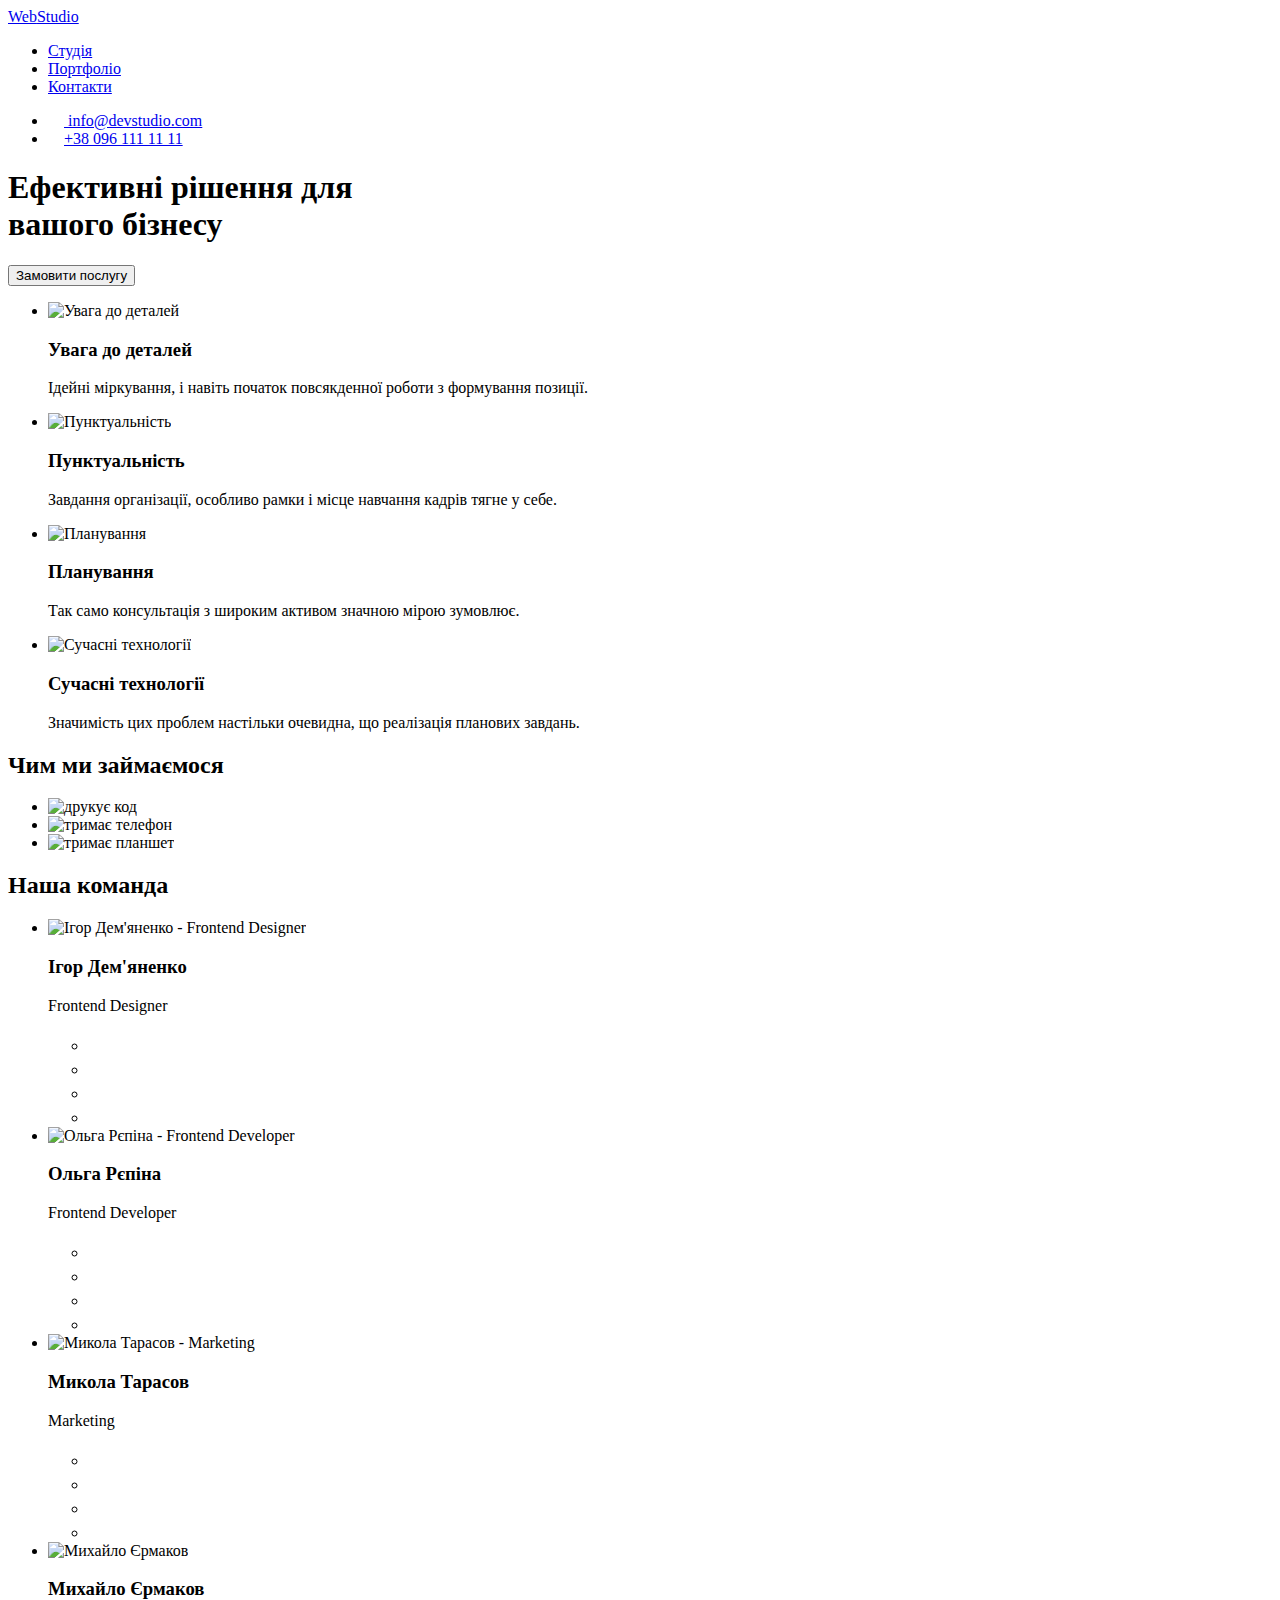
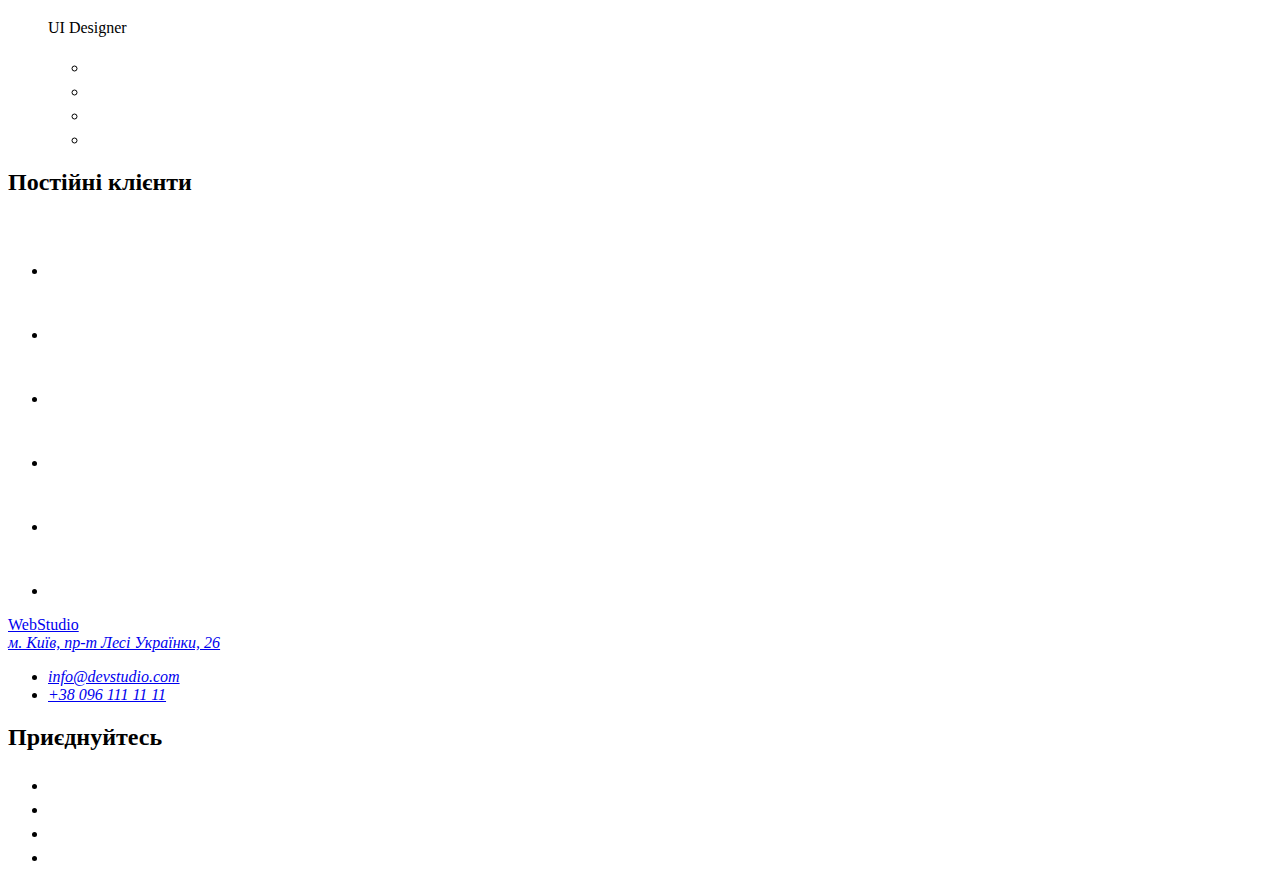
==== index.html @ 5db5b851 "Add files via upload" ====
<!DOCTYPE html>
<html lang="ru">
<head>
    <meta charset="UTF-8">
    <meta http-equiv="X-UA-Compatible" content="IE=edge">
    <meta name="viewport" content="width=device-width, initial-scale=1.0">
    <title>Студія</title>
<link href="https://fonts.googleapis.com/css2?family=Raleway:wght@700&family=Roboto:wght@400;500;700;900&display=swap"
    rel="stylesheet">
    <link rel="stylesheet" href="./css/modern-normalize.css">
    <link href="css/styles.css" rel="stylesheet" type="text/css">
</head>
<body>
    <!--Шапка сайту-->
   

    <header class="page-header">
        <div class="container header-block">
        <a class="logo-link" href="./index.html">Web<span class="logo-header">Studio</span></a>
        <nav>     
        <ul class="site-nav list">
            <li><a class="link current" href="./index.html">Студія</a></li>
            <li><a class="link" href="./portfolio.html">Портфоліо</a></li>
            <li><a class="link" href="#contacts">Контакти</a></li>
         </ul>
        </nav>
        <ul class="contact list">
        <li class="item">
        <a class="link mail" href="mailto:info@devstudio.com">
            <svg class="icon icon-mail" width="16" height="12">
                <use xlink:href="./images/sprite.svg#icon-mail"></use>
            </svg>
            info@devstudio.com</a>
        </li>
        <li class="item"><a class="link tel" href="tel:+380961111111">
            <svg class="icon icon-tel" width="16" height="12">
                <use xlink:href="./images/sprite.svg#icon-phone"></use>
            </svg>+38 096 111 11 11</a></li>
        </ul>
        </div>
        </header>
       

    
        
    <!--Доповідь сайту-->
    <main>
        <section class=" section hero">
            <div class="container">
            <h1 class="hero-title">Ефективні рішення для
                <br> вашого бізнесу
            </h1>
            <button class="button-order" type="button">Замовити послугу</button>
            </div>
        </section>

        <section class="section features-section">
            <div class="container">
                <h2 hidden class="section-title features-title">Особливості</h2>
                <ul class="features list">
                    <li class="item">
                        <img class="pages" src="./images/antenna1.svg" alt="Увага до деталей">
                        <h3 class="title">Увага до деталей</h3>
                        <p class="text">
                            Ідейні міркування, i навіть початок повсякденної роботи з формування позиції.
                        </p>
                    </li>
                    <li class="item">
                        <img class="pages" src="./images/clock1.svg" alt="Пунктуальність">
                        <h3 class="title">Пунктуальність</h3>
                        <p class="text">
                            Завдання організації, особливо рамки і місце навчання кадрів тягне у себе.
                        </p>
                    </li>
                    <li class="item">
                        <img class="pages" src="./images/vector.svg" alt="Планування">
                        <h3 class="title">Планування</h3>
                        <p class="text">Так само консультація з широким активом значною мірою зумовлює.</p>
                    </li>
                    <li class="item">
                        <img class="pages" src="./images/astronaut1.svg" alt="Сучасні технології">
                        <h3 class="title">Сучасні технології</h3>
                        <p class="text">
                            Значимість цих проблем настільки очевидна, що реалізація планових завдань.
                        </p>
                    </li>
                </ul>
            </div>
        </section>
    <section class="section">
        <div class="container">
            <h2 class="section-title work-title">Чим ми займаємося</h2>
            <ul class="work list">
                <li class="item"><img src="./images/img.jpg" alt="друкує код" width="370"></li>
                <li class="item"><img src="./images/img(1).jpg" alt="тримає телефон" width="370"></li>
                <li class="item"><img src="./images/img(2).jpg" alt="тримає планшет" width="370"></li>
            </ul>
        </div>
    </section>

    <!--Примітка-->
        <section class="section team-background">
            <div class="container">
                <h2 class="section-title team-title">Наша команда</h2>
                <ul class="team list">
                    <li class="item">
                        <img class="image" src="./images/img(3).jpg" alt="Ігор Дем'яненко - Frontend Designer" width="270">
                        <div class="description">
                        <h3 class="description-title">Ігор Дем'яненко</h3>
                        <p class="desc">Frontend Designer</p>
                        </div>
                        <ul class="list socials">
                            <li>
                                <a class="team-social-link" target="_blank" rel="noopener noreferrer" href="#"><svg
                                        class="icon icon-instagram" width="20" height="20">
                                        <use xlink:href="./images/sprite.svg#icon-instagram1" width="20" height="20"></use>
                                    </svg></a>
                            </li>
                            <li>
                                <a class="team-social-link" target="_blank" rel="noopener noreferrer" href="#">
                                    <svg class="icon icon-twitter" width="20" height="20">
                                        <use xlink:href="./images/sprite.svg#icon-twitter1" width="20" height="20"></use>
                                    </svg></a>
                            </li>
                            <li>
                                <a class="team-social-link" target="_blank" rel="noopener noreferrer" href="#"><svg
                                        class="icon icon-facebook" width="20" height="20">
                                        <use xlink:href="./images/sprite.svg#icon-facebook1" width="20" height="20"></use>
                                    </svg>
                                </a>
                            </li>
                            <li>
                                <a class="team-social-link" target="_blank" rel="noopener noreferrer" href="#"><svg
                                        class="icon icon-linkedin" width="20" height="20">
                                        <use xlink:href="./images/sprite.svg#icon-linkedin1" width="20" height="20"></use>
                                    </svg>
                                </a>
                            </li>
                        </ul>
                    <li class="item">
                        <img class="image" src="./images/img(4).jpg" alt="Ольга Рєпіна - Frontend Developer"
                            width="270">
                            <div class="description">
                        <h3 class="description-title">Ольга Рєпіна</h3>
                        <p class="desc">Frontend Developer</p>
                        </div>
                        <ul class="list socials">
                            <li>
                                <a class="team-social-link" target="_blank" rel="noopener noreferrer" href="#"><svg
                                        class="icon icon-instagram" width="20" height="20">
                                        <use xlink:href="./images/sprite.svg#icon-instagram1" width="20" height="20"></use>
                                    </svg></a>
                            </li>
                            <li>
                                <a class="team-social-link" target="_blank" rel="noopener noreferrer" href="#">
                                    <svg class="icon icon-twitter" width="20" height="20">
                                        <use xlink:href="./images/sprite.svg#icon-twitter1" width="20" height="20"></use>
                                    </svg></a>
                            </li>
                            <li>
                                <a class="team-social-link" target="_blank" rel="noopener noreferrer" href="#"><svg
                                        class="icon icon-facebook" width="20" height="20">
                                        <use xlink:href="./images/sprite.svg#icon-facebook1" width="20" height="20"></use>
                                    </svg>
                                </a>
                            </li>
                            <li>
                                <a class="team-social-link" target="_blank" rel="noopener noreferrer" href="#"><svg
                                        class="icon icon-linkedin" width="20" height="20">
                                        <use xlink:href="./images/sprite.svg#icon-linkedin1" width="20" height="20"></use>
                                    </svg>
                                </a>
                            </li>
                        </ul>
                    </li>
                    <li class="item">
                        
                        <img class="image" src="./images/img(5).jpg" alt="Микола Тарасов - Marketing" width="270">
                        <div class="description">
                        <h3 class=" description-title">Микола Тарасов</h3>
                        <p class="desc">Marketing</p>
                        </div>
                        <ul class="list socials">
                            <li>
                                <a class="team-social-link" target="_blank" rel="noopener noreferrer" href="#"><svg
                                        class="icon icon-instagram" width="20" height="20">
                                        <use xlink:href="./images/sprite.svg#icon-instagram1" width="20" height="20"></use>
                                    </svg></a>
                            </li>
                            <li>
                                <a class="team-social-link" target="_blank" rel="noopener noreferrer" href="#">
                                    <svg class="icon icon-twitter" width="20" height="20">
                                        <use xlink:href="./images/sprite.svg#icon-twitter1" width="20" height="20"></use>
                                    </svg></a>
                            </li>
                            <li>
                                <a class="team-social-link" target="_blank" rel="noopener noreferrer" href="#"><svg
                                        class="icon icon-facebook" width="20" height="20">
                                        <use xlink:href="./images/sprite.svg#icon-facebook1" width="20" height="20"></use>
                                    </svg>
                                </a>
                            </li>
                            <li>
                                <a class="team-social-link" target="_blank" rel="noopener noreferrer" href="#"><svg
                                        class="icon icon-linkedin" width="20" height="20">
                                        <use xlink:href="./images/sprite.svg#icon-linkedin1" width="20" height="20"></use>
                                    </svg>
                                </a>
                            </li>
                            </ul>
                            </li>
                    <li class="item">
                        <img class="image" src="./images/img(6).jpg" alt="Михайло Єрмаков" width="270">
                        <div class="description">
                        <h3 class="description-title">Михайло Єрмаков</h3>
                        <p class="desc">UI Designer</p>
                        </div>
                        <ul class="list socials">
                            <li>
                                <a class="team-social-link" target="_blank" rel="noopener noreferrer" href="#"><svg
                                        class="icon icon-instagram" width="20" height="20">
                                        <use xlink:href="./images/sprite.svg#icon-instagram1" width="20" height="20"></use>
                                    </svg></a>
                            </li>
                            <li>
                                <a class="team-social-link" target="_blank" rel="noopener noreferrer" href="#">
                                    <svg class="icon icon-twitter" width="20" height="20">
                                        <use xlink:href="./images/sprite.svg#icon-twitter1" width="20" height="20"></use>
                                    </svg></a>
                            </li>
                            <li>
                                <a class="team-social-link" target="_blank" rel="noopener noreferrer" href="#"><svg
                                        class="icon icon-facebook" width="20" height="20">
                                        <use xlink:href="./images/sprite.svg#icon-facebook1" width="20" height="20"></use>
                                    </svg>
                                </a>
                            </li>
                            <li>
                                <a class="team-social-link" target="_blank" rel="noopener noreferrer" href="#"><svg
                                        class="icon icon-linkedin" width="20" height="20">
                                        <use xlink:href="./images/sprite.svg#icon-linkedin1" width="20" height="20"></use>
                                    </svg>
                                </a>
                            </li>
                        </ul>  
                    </li>
                </ul>
            </div>
                         
        </section>
    <section class="section">
        <div class="container">
            <h2 class="section-title customers">Постійні клієнти</h2>
            <ul class="customers-list list">
                <li>
                    <a href="#" class="customers-link" target="_blank" rel="noopener noreferrer">
                        <svg
                            class="icon icon-client1" width="106" height="60">
                            <use xlink:href="./images/sprite.svg#icon-client1"></use>
                        </svg></a>
                </li>
                <li>
                    <a href="#" class="customers-link" target="_blank" rel="noopener noreferrer"><svg
                            class="icon icon-client2" width="106" height="60">
                            <use xlink:href="./images/sprite.svg#icon-client2"></use>
                        </svg></a>
                </li>
                <li>
                    <a href="#" class="customers-link" target="_blank" rel="noopener noreferrer"><svg
                            class="icon icon-client3" width="106" height="60">
                            <use xlink:href="./images/sprite.svg#icon-client3"></use>
                        </svg></a>
                </li>
                <li>
                    <a href="#" class="customers-link" target="_blank" rel="noopener noreferrer" href="#"><svg
                            class="icon icon-client4" width="106" height="60">
                            <use xlink:href="./images/sprite.svg#icon-client4"></use>
                        </svg></a>
                </li>
                <li>
                    <a href="#" class="customers-link" target="_blank" rel="noopener noreferrer" href="#"><svg
                            class="icon icon-client5" width="106" height="60">
                            <use xlink:href="./images/sprite.svg#icon-client5"></use>
                        </svg></a>
                </li>
                <li>
                    <a href="#" class="customers-link" target="_blank" rel="noopener noreferrer" href="#"><svg
                            class="icon icon-client6" width="106" height="60">
                            <use xlink:href="./images/sprite.svg#icon-client6"></use>
                        </svg></a>
                </li>
            </ul>
        </div>
    </section>
    </main>

   <!--Footer-->
    
<footer class="footer">
    <div class="container">
        <div id="contacts">
            <a class="logo" href="/">Web<span class="logo-part">Studio</span></a>
            <address class="addres">
                <a class="addres-link"
                    href="https://www.google.com/maps/place/%D0%B1%D1%83%D0%BB%D1%8C%D0%B2%D0%B0%D1%80+%D0%9B%D0%B5%D1%81%D1%96+%D0%A3%D0%BA%D1%80%D0%B0%D1%97%D0%BD%D0%BA%D0%B8,+26,+%D0%9A%D0%B8%D1%97%D0%B2,+02000/@50.427058,30.5351338,18.25z/data=!4m5!3m4!1s0x40d4cf0e033ecbe9:0x57a4dffefec77da0!8m2!3d50.4265807!4d30.5383858"
                    target="_blank" rel="noopener noreferrer">м. Київ, пр-т Лесі Українки, 26</a>
                <!-- Контакти -->
                <ul class="contact-footer list-tel">
                    <li class="item list">
                        <a class="link list" target="_blank" rel="noopener noreferrer"
                            href="mailto:info@devstudio.com">info@devstudio.com</a>
                    </li>
                    <li class="item list"><a class="link list" href="tel:+380961111111">+38 096 111 11 11</a></li>
                </ul>
            </address>
        </div>
        <div class="social">
            <h2 class="social-title">Приєднуйтесь</h2>
            <ul class="list socials">
                <li>
                    <a class="footer-social-link" target="_blank" rel="noopener noreferrer" href="#"><svg
                            class="icon icon-instagram" width="20" height="20">
                            <use xlink:href="./images/sprite.svg#icon-instagram1" width="20" height="20"></use>
                        </svg></a>
                </li>
                <li>
                    <a class="footer-social-link" target="_blank" rel="noopener noreferrer" href="#">
                        <svg class="icon icon-twitter" width="20" height="20">
                            <use xlink:href="./images/sprite.svg#icon-twitter1" width="20" height="20"></use>
                        </svg></a>
                </li>
                <li>
                    <a class="footer-social-link" target="_blank" rel="noopener noreferrer" href="#"><svg
                            class="icon icon-facebook" width="20" height="20">
                            <use xlink:href="./images/sprite.svg#icon-facebook1" width="20" height="20"></use>
                        </svg>
                    </a>
                </li>
                <li>
                    <a class="footer-social-link" target="_blank" rel="noopener noreferrer" href="#"><svg
                            class="icon icon-linkedin" width="20" height="20">
                            <use xlink:href="./images/sprite.svg#icon-linkedin1" width="20" height="20"></use>
                        </svg>
                    </a>
                </li>
            </ul>
        </div>
    </div>
</footer>
</body>

</html>
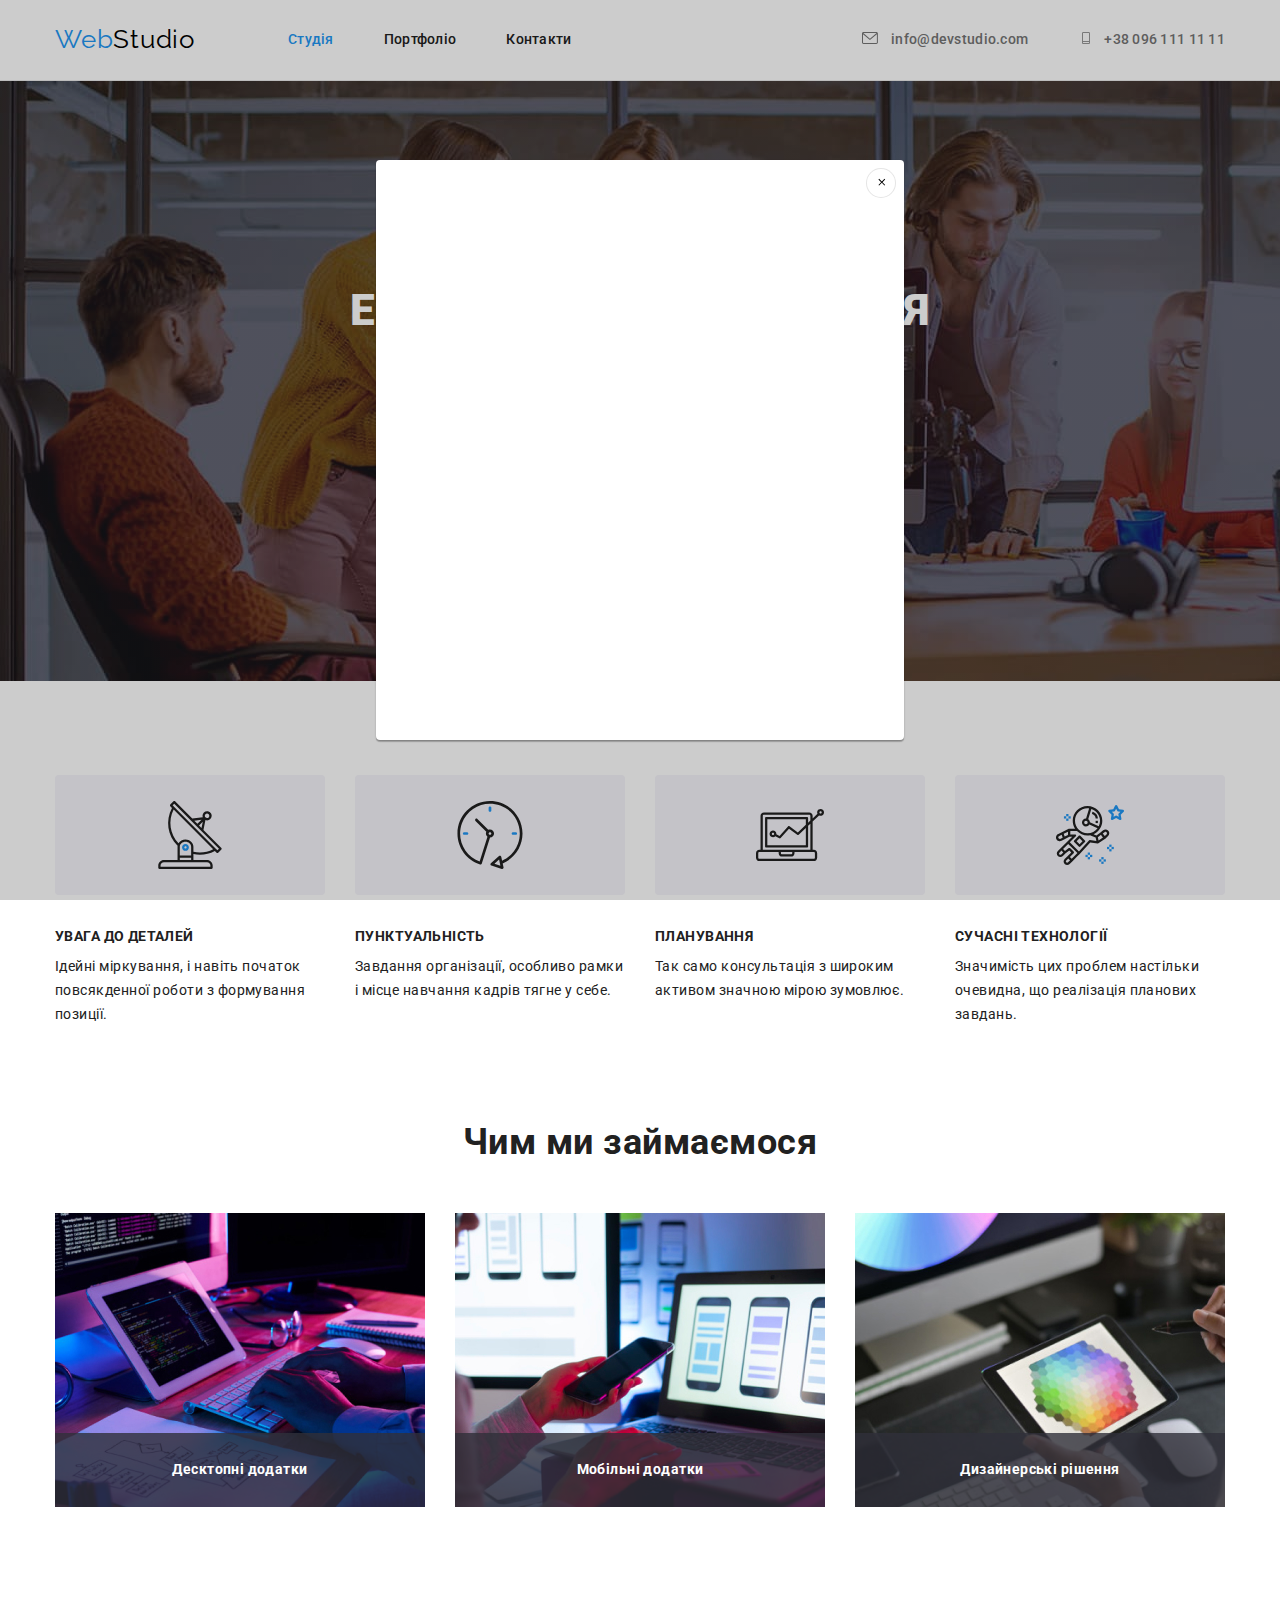
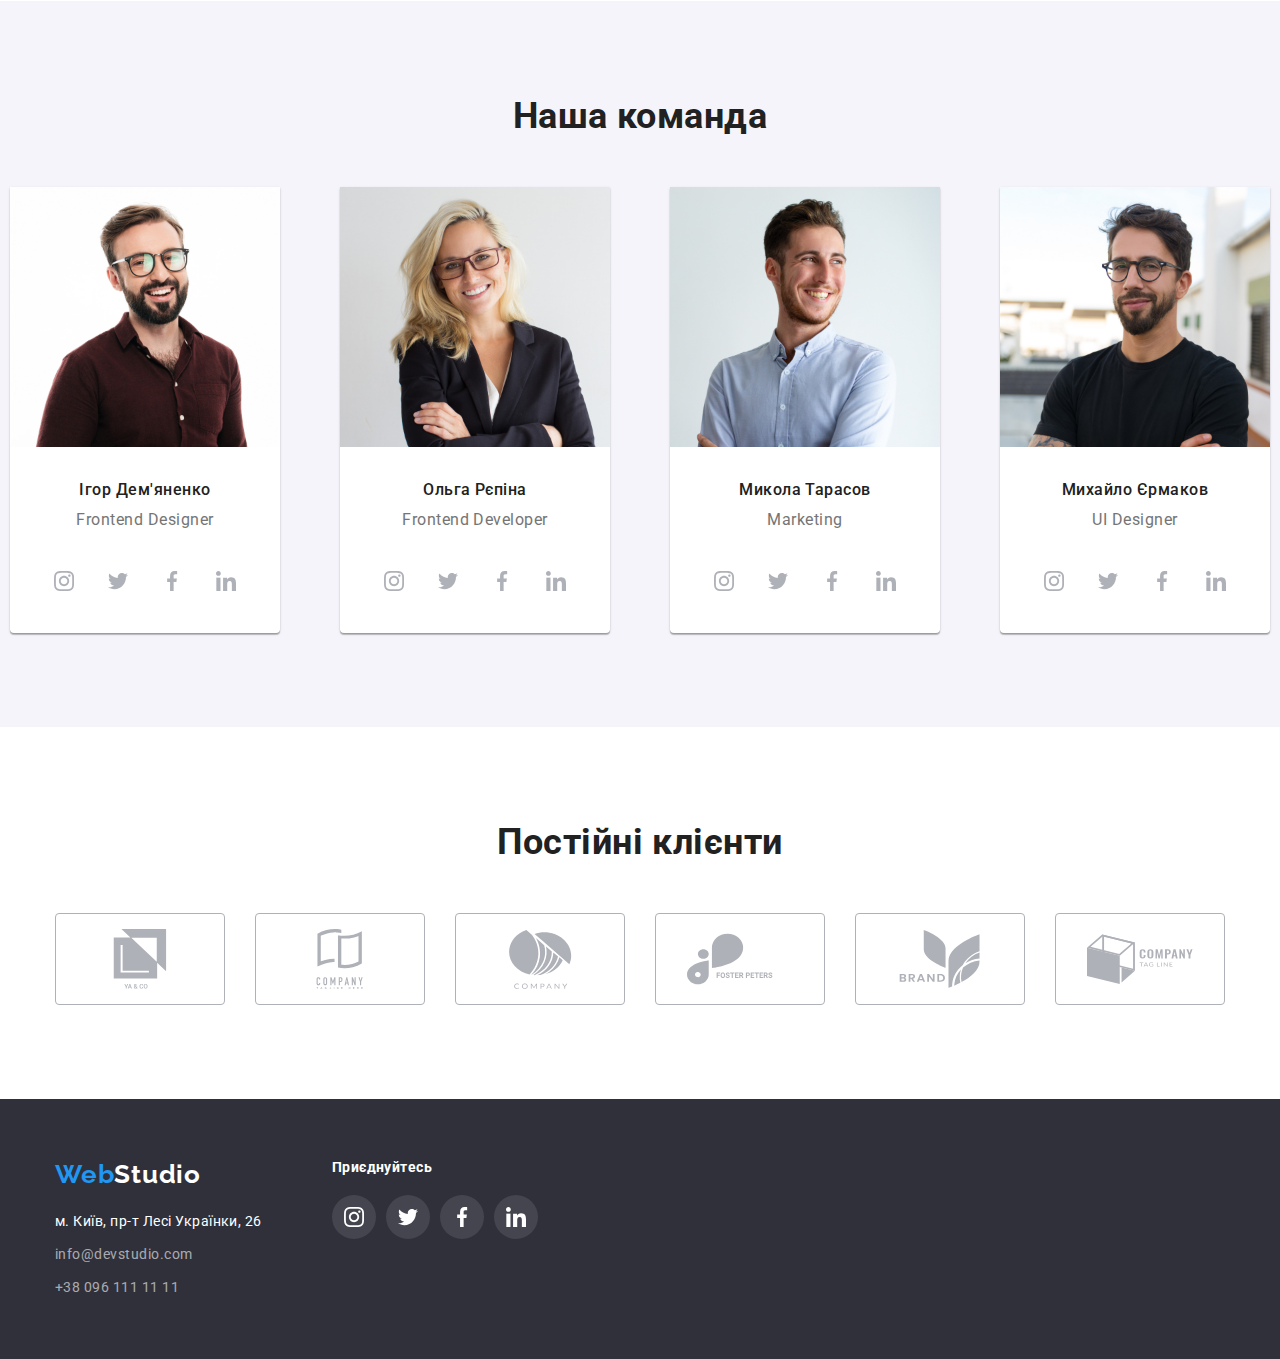
==== commit f343dbbc: "коміт" ====
--- a/index.html
+++ b/index.html
@@ -91,9 +91,25 @@
         <div class="container">
             <h2 class="section-title work-title">Чим ми займаємося</h2>
             <ul class="work list">
-                <li class="item"><img src="./images/img.jpg" alt="друкує код" width="370"></li>
-                <li class="item"><img src="./images/img(1).jpg" alt="тримає телефон" width="370"></li>
-                <li class="item"><img src="./images/img(2).jpg" alt="тримає планшет" width="370"></li>
+                <li class="item">
+                    <img src="./images/img.jpg" alt="друкує код" width="370" class="img-about">
+                    <p class="about-text">
+                        Десктопні додатки
+                    </p>
+                </li>
+            
+                <li class="item">
+                    <img src="./images/img(1).jpg" alt="тримає телефон" width="370" class="img-about">
+                    <p class="about-text">
+                        Мобільні додатки
+                    </p>
+                </li>
+                <li class="item">
+                    <img src="./images/img(2).jpg" alt="тримає планшет" width="370" class="img-about">
+                    <p class="about-text">
+                        Дизайнерські рішення
+                    </p>
+                </li>
             </ul>
         </div>
     </section>
@@ -295,6 +311,16 @@
     </main>
 
    <!--Footer-->
+
+   <div class="modal-wrap">
+    <div class="modal">
+        <button type="button" class="close-modal" data-modal-close>
+            <svg class="icon icon-modal" width="11" height="11">
+                <use xlink:href="./images/sprite.svg#icon-close-black-18dp-2-1"></use>
+            </svg>
+        </button>
+    </div>
+   </div>
     
 <footer class="footer">
     <div class="container">
@@ -347,6 +373,7 @@
         </div>
     </div>
 </footer>
+<script src="./js/modal.js"></script>
 </body>
 
 </html>
--- a/css/styles.css
+++ b/css/styles.css
@@ -0,0 +1,779 @@
+:root {
+    --primary-text-color: rgba(117, 117, 117, 1);
+    --title-text-color: #212121;
+    --accent-color: #2196F3;
+    --primary-white-color: #FFFFFF;
+    --primary-black-color: #000000;
+    --background-footer-color:#2F303A;
+    
+}
+
+body {
+    background-color: var(--primary-white-color);
+        color: var(--title-text-color);
+        font-family: 'Roboto', sans-serif;
+        letter-spacing: 0.03em;
+    }
+    /* Лого */
+            a{
+                list-style: none;
+                text-decoration: none;
+            }
+    .list {
+        display: flex ;
+        padding: 0;
+        margin: 0;
+        list-style: none;
+    }
+
+     .page-header {
+              border-bottom: 1px solid #ECECEC;
+          }
+    
+        /* Container */
+        .container {
+            margin-left: auto;
+            margin-right: auto;
+            max-width: 1200px;
+            padding-left: 15px;
+            padding-right: 15px;
+        }
+    
+        .section {
+            padding-top: 94px;
+            padding-bottom: 94px;
+        }
+        .logo-link {
+        color: var(--accent-color) ;
+        font-family: Raleway, sans-serif;
+        font-size: 26px;
+        line-height: 1.2;
+        letter-spacing: 0.03em;
+        text-decoration: none;
+        display: flex;
+        }   
+
+ .logo-link:hover,
+ .logo-link:focus,
+ .logo-header:hover,
+ .logo-header:focus {
+     color: var(--accent-color);
+ }
+
+.logo-header {
+    color: var(--primary-black-color);
+}
+.header-block {
+        display: flex;
+     align-items: center;
+        flex-wrap: wrap;
+        padding: auto;
+}
+
+  /* Site-nav */
+  .site-nav {
+    margin-left: 93px;
+    gap: 50px;
+  }
+
+
+  
+  .site-nav .link {
+    color: var(--title-text-color) ;
+        font-weight: 500;
+        font-size: 14px;
+        line-height: 1.14;
+        letter-spacing: 0.02em;
+        text-decoration: none;
+        display: flex;
+  }
+  
+
+    .site-nav .link:hover ,
+    .site-nav .link:focus {
+        color: var(--accent-color);
+    }
+        
+    .site-nav .link.current {
+        color: var(--accent-color);
+
+    }    
+        /* Main */
+                                .features {
+                                    display: flex;
+                                }
+                                .features-section {
+                                    padding-bottom: 0;
+                                }
+                                
+                
+                         .features .item:not(:last-child) {
+                
+                             margin-right: 30px;
+                             }
+        
+                .section .section-title {
+                    margin-bottom: 50px;
+        
+                    font-weight: 700;
+                    font-size: 36px;
+                    line-height: 1.16;
+                    text-align: center;
+                }
+        
+                .features .title {
+                    margin-top: 0;
+                    margin-bottom: 10px;
+                    font-weight: 700;
+                    font-size: 14px;
+                    line-height: 1.14;
+                    text-transform: uppercase;
+        
+                }
+        
+                .features-section .item {
+                    width: 270px;
+                }
+        
+                .features .text {
+                   
+                    color: var(--title-text-color);
+                    font-size: 14px;
+                    line-height: 1.7;
+                         }
+        /* Модалка */
+        .modal-wrap {
+            position: fixed;
+            z-index: 999;
+            left: 0;
+            top: 0;
+            width: 100%;
+            height: 100%;
+            background: rgba(0, 0, 0, 0.2);
+        }
+
+        .modal {
+            position: absolute;
+            left: 50%;
+            top: 50%;
+            transform: translate(-50%, -50%);
+            max-width: 528px;
+            width: 100%;
+            height: 100%;
+            max-height: 580px;
+            padding: 40px;
+            background-color: var(--primary-white-color);
+            box-shadow: 0px 1px 3px rgba(0, 0, 0, 0.12), 0px 1px 1px rgba(0, 0, 0, 0.14), 0px 2px 1px rgba(0, 0, 0, 0.2);
+            border-radius: 4px;
+        }
+        .close-modal {
+            position: absolute;
+            right: 8px;
+            top: 8px;
+            width: 30px;
+            height: 30px;
+            background: var(--primary-white-color);
+            border: 1px solid rgba(0, 0, 0, 0.1);
+            border-radius: 50%;
+        }
+
+    /* Address */
+ .contact {
+     display: flex;
+     margin-left: auto;
+ }
+
+ .contact .item:not(:last-child) {
+     margin-right: 50px;
+ }
+
+ .contact .link {
+     display: block;
+     padding-top: 32px;
+     padding-bottom: 32px;
+
+     color: #757575;
+     text-decoration: none;
+     font-weight: 500;
+     font-size: 14px;
+     line-height: 1.14;
+     letter-spacing: 0.02em;
+ }
+
+ .contact .link:hover,
+ .contact .link:focus {
+     color: var(--accent-color);
+     text-decoration: none;
+ }
+
+ .icon-tel,
+ .icon-mail {
+    fill: currentColor;
+    margin-right: 10px;
+ }
+            
+          .icon-mail:hover,
+          .icon-mail:focus {
+            color: #2196F3;
+          }
+    /* Hero */
+    .hero {
+            background-image:linear-gradient(to bottom, rgba(47, 48, 58, 0.4), rgba(47, 48, 58, 0.4)), url(../images/border.img.jpg);
+            padding: 200px 0;
+            display: block;
+                height: 600px;
+            max-width: 1600px;
+            margin-left: auto;
+            margin-right: auto;
+            color: var(--primary-white-color);
+            font-weight: 900;
+            font-size: 44px;
+            line-height: 1.3;
+            text-align: center;
+            letter-spacing: 0.06em;
+            text-transform: uppercase;
+
+    }
+        .hero-title {
+            color: var(--primary-white-color);
+            font-weight: 900;
+            font-size: 44px;
+            line-height: 1.36;
+            text-align: center;
+            letter-spacing: 0.03em;
+            text-transform: uppercase;
+        }
+                    
+    /* Button-1 */
+        .button-order {
+            border-radius: 4px;
+            padding: 10px 32px;
+            margin: auto;
+            display: inline-block;
+            color: var(--primary-white-color);
+            background-color: var(--accent-color);
+            min-width: 216px;
+            min-height: 50px;
+            cursor: pointer;
+            font-weight: 700;
+            font-size: 16px;
+            line-height: 1.9;
+            letter-spacing: 0.06em;
+            text-align: center;
+            border: 1px solid transparent;
+        }
+        /* Section */
+        .title {
+                color: var(--title-text-color);
+                font-weight: 700;
+                font-size: 14px;
+                line-height: 1.14;
+                letter-spacing: 0.03em;
+                margin-bottom: 10px;
+        }
+        
+        .img {
+            display: block;
+        }
+        .section .section-title {
+            color: var(--title-text-color);
+                    font-weight: 700;
+                    font-size: 36px;
+                    line-height: 42px;
+                    text-align: center;
+    
+        }
+
+        .feature-list .text  {
+            color: var(--primary-text-color);
+                font-weight: 400;
+                font-size: 14px;
+                line-height: 1.7;
+        }
+                 .pages {
+                    width: 270px;
+                    height: 120px;
+                    padding: 25px 101px;
+                    margin-bottom: 30px;
+                    background: #F5F4FA;
+                    border-radius: 4px;
+                     justify-content: center;
+                 }
+
+                 
+
+        /* Примітка */
+
+                .work {
+                    display: flex;
+                    justify-content: center;
+                }
+        
+        
+                .work .item:not(:last-child) {
+                    margin-right: 30px;
+                }
+
+                  /* Info team*/
+                  .section-team {
+                    background-color: #F5F4FA;
+                  }
+
+                 
+                  
+             .team {
+                display: flex;
+                justify-content: center;
+                gap: 30px;
+             }
+
+             .team-social-link {
+             fill: currentColor;    
+             }
+                    .title-team {
+                        margin-bottom: 50px;
+                        color: var(--title-text-color);
+                        font-weight: 700;
+                        font-size: 36px;
+                        line-height: 42px;
+                        text-align: center;
+                        letter-spacing: 0.03em;
+                }
+
+                .description-title {
+                color: var(--title-text-color);
+                font-weight: 500;
+                font-size: 16px;
+                line-height: 1.18;
+                text-align: center;
+                letter-spacing: 0.03em;
+                 }
+                .description {
+                 color: #757575;
+                font-size: 16px;
+                line-height: 1.18;
+                text-align: center;
+                letter-spacing: 0.03em;
+                
+                }
+                .team-people {
+                background-color: #FFFFFF;
+                box-shadow: 0px 1px 3px rgba(0, 0, 0, 0.12), 0px 1px 1px rgba(0, 0, 0, 0.14), 0px 2px 1px rgba(0, 0, 0, 0.2);
+                border-radius: 0px 0px 4px 4px;
+                                }
+    .img-about {
+    display: block;
+    }
+
+    .item {
+ position: relative;
+    }
+
+        .about-text {
+        position: absolute;
+            left: 0;
+            bottom: 0;
+        color: var(--primary-white-color);
+        font-weight: 700;
+        font-size: 14px;
+        line-height: 1.428;
+        text-align: center;
+        letter-spacing: 0.03em;
+        background: rgba(47, 48, 58, 0.8);
+        padding: 27px;
+        width: 100%;
+             }
+                                /* Постійні клієнти */
+                                
+                                          .customers-list {
+                                              display: flex;
+                                              gap: 30px;
+                                          }
+                    
+                                          .customers-link {
+                                              display: flex;
+                                              justify-content: center;
+                                              align-items: center;
+                                              color: #AFB1B8;
+                                              width: 170px;
+                                              height: 92px;
+                                              border: 1px solid #AFB1B8;
+                                              border-radius: 4px;
+                                              fill: #AFB1B8;
+                                          }
+                    
+                                          .customers-link:hover,
+                                          .customers-link:focus {
+                                            fill: var(--accent-color);
+                                                border: 1px solid #2196F3;
+                                          }
+.team {
+    display: flex;
+    justify-content: center;
+     gap: 30px;
+     margin-top: 30px;
+}
+
+.team-background {
+    background-color: #F5F4FA;
+}
+
+.team .item:not(:last-child) {
+    margin-right: 30px;
+}
+
+.team .item {
+    background-color: #FFFFFF;
+
+    box-shadow: 0px 1px 3px rgba(0, 0, 0, 0.12), 0px 1px 1px rgba(0, 0, 0, 0.14), 0px 2px 1px rgba(0, 0, 0, 0.2);
+    border-radius: 0px 0px 4px 4px;
+
+}
+
+
+.team .image {
+    margin-bottom: 30px;
+}
+
+.team .title {
+    color: var(--title-text-color);
+    font-weight: 500;
+    font-size: 16px;
+    line-height: 1.2;
+    margin-bottom: 10px;
+    text-align: center;
+}
+ .desc-title {
+     color: var(--title-text-color);
+     font-weight: 500;
+     font-size: 16px;
+     line-height: 1.1875;
+     text-align: center;
+     letter-spacing: 0.03em;
+ }
+
+ .desc {
+     color: #757575;
+     font-weight: 400;
+     padding-top: 10px;
+     margin-bottom: 30px;
+     font-size: 16px;
+     line-height: 1.1875;
+     text-align: center;
+     letter-spacing: 0.03em;
+ }
+
+
+.team-social-link {
+    display: flex;
+    justify-content: center;
+    align-items: center;
+    color: #AFB1B8;
+    width: 44px;
+    height: 44px;
+    border-radius: 50%;
+}
+
+.team-social-link:hover,
+.team-social-link:focus {
+    color: #FFFFFF;
+    background-color: #2196F3;
+}
+
+.socials {
+    display: flex;
+    gap: 10px;
+    justify-content: center;
+    margin-bottom: 30px;
+}
+
+/* socials footer */
+.team-social-footer {
+    display: flex;
+    justify-content: center;
+    align-items: center;
+    background-color: #272a35;
+    width: 44px;
+    height: 44px;
+    border-radius: 50%;
+}
+
+.team-social-footer:hover,
+.team-social-footer:focus {
+    color: #FFFFFF;
+    background-color: #2196F3;
+}
+
+                              
+        /* Footer */
+           
+                
+          .footer {
+              background-color: #2F303A;
+              padding: 60px 0;
+          }
+          .footer-social-link {
+            fill: currentColor;     
+          }
+        .footer .container {
+              display: flex;
+          }
+    
+          .footer .logo {
+            font-family: 'Raleway';
+            color: var(--accent-color);
+            font-weight: 700;
+            font-size: 26px;
+            line-height: 31px;
+            letter-spacing: 0.03em;
+              display: inline-block;
+              margin-bottom: 20px;
+          }
+    
+          .footer .logo-part {
+              color: #ffffff;
+              text-decoration: none;
+          }
+    
+          .addres-link {
+              color: #ffffff;
+              display: block;
+              margin-bottom: 9px;
+    
+              font-style: normal;
+              text-decoration: none;
+              font-size: 14px;
+              line-height: 1.7;
+          }
+    
+          .addres-link:hover,
+          .addres-link:focus {
+              color: var(--accent-color);
+              font-style: normal;
+          }
+
+    
+          .contact-footer .link {
+              color:#FFFFFF99;
+              text-decoration: none;
+              font-style: normal;
+              font-size: 14px;
+              line-height: 1.7;
+              
+          }
+    
+          .contact-footer .item:not(:last-child) {
+              margin-bottom: 9px;
+          }
+    
+    
+          .contact-footer .link.link:hover,
+          .contact-footer .link.link:focus {
+              color: var(--accent-color);
+              font-style: normal;
+          }
+    
+          .footer-social-link {
+              color: #FFFFFF;
+          }
+    
+          .social {
+              margin-left: 70px;
+          }
+    
+          .social-title {
+            margin-bottom: 20px;
+              color: #FFFFFF;
+    
+              font-weight: 700;
+              font-size: 14px;
+              line-height: 16px;
+              letter-spacing: 0.03em;
+          }
+    
+          .footer-social-link {
+              display: flex;
+              justify-content: center;
+              align-items: center;
+              color: #FFFFFF;
+    
+              width: 44px;
+              height: 44px;
+              border-radius: 50%;
+              background-color: rgba(255, 255, 255, 0.1);
+          }
+    
+          .footer-social-link:hover,
+          .footer-social-link:focus {
+              background-color: var(--accent-color);
+          }
+ /* Portfolio */
+ .button {
+     border: transparent;
+
+     color: #212121;
+     background-color: #F5F4FA;
+     cursor: pointer;
+     padding: 6px 22px;
+     border: transparent;
+     border-radius: 4px;
+     font-weight: 500;
+     font-size: 16px;
+     line-height: 1.6;
+     letter-spacing: 0.03em;
+
+ }
+
+ .button:hover,
+ .button:focus {
+     border: transparent;
+     border-radius: 4px;
+     color: #FFFFFF;
+     background-color: #2196F3;
+ }
+  .portfolio  {
+      display: block;
+  }
+
+  .signature {
+      padding: 20px 24px;
+      border-left: 1px solid #EEEEEE;
+      border-right: 1px solid #EEEEEE;
+      border-bottom: 1px solid #EEEEEE;
+  }
+
+
+  .filter {
+      display: flex;
+      justify-content: center;
+      margin-bottom: 34px;
+      gap: 8px;
+  }
+
+  .opacity {
+    position: relative;
+    overflow: hidden;
+  }
+
+  .opacity-text {
+    position: absolute;
+        font-size: 18px;
+        line-height: 1.55;
+        letter-spacing: 0.03em;
+        color: var(--primary-white-color);
+        left: 0;
+        top: 0;
+        width: 100%;
+        height: 100%;
+        padding: 63px 24px;
+        background: rgba(33, 150, 243, 0.9);
+        transform: translateY(100%);
+  }
+
+  .opacity:hover .opacity-text {
+    transform: translateX(0%);
+        overflow: auto;
+  }
+
+  .button {
+      border: transparent;
+
+      color: #212121;
+      background-color: #F5F4FA;
+      cursor: pointer;
+      padding: 6px 22px;
+      border: transparent;
+      border-radius: 4px;
+      font-weight: 500;
+      font-size: 16px;
+      line-height: 1.6;
+      letter-spacing: 0.03em;
+      margin-bottom: 50px;
+  }
+
+  .button:hover,
+  .button:focus {
+    box-shadow: 0px 3px 1px rgba(0, 0, 0, 0.1), 0px 1px 2px rgba(0, 0, 0, 0.08), 0px 2px 2px rgba(0, 0, 0, 0.12);
+        border-radius: 4px;
+      border: transparent;
+      color: #FFFFFF;
+      background-color: #2196F3;
+  }
+
+  /* Портфоліо */
+  .container-prtf {
+    margin-left: auto;
+        margin-right: auto;
+        max-width: 1600px;
+        padding-left: 15px;
+        padding-right: 15px;
+  }
+  .portfolio {
+      display: flex;
+      flex-wrap: wrap;
+      gap: 30px;
+      box-sizing: border-box;
+      justify-content: center;
+
+  }
+
+  
+
+  .portfolio .title {
+      color: var(--title-text-color);
+      align-items: center;
+      font-weight: 700;
+      font-size: 18px;
+      line-height: 2;
+      margin-top: 20px;
+      margin-bottom: 4px;
+
+  }
+ .portfolio .text {
+            color: #757575;
+            font-size: 16px;
+            line-height: 1.8;
+            margin: 0;
+            text-decoration: none;
+            list-style: none;
+        }
+
+ .portfolio {
+     display: flex;
+     flex-wrap: wrap;
+     box-sizing: border-box;
+
+ }
+
+ .portfolio .item-port:not(:nth-child(3n + 3)) {
+     margin-right: 30px;
+ }
+
+ .portfolio .item-port:not(:nth-last-child(-n + 3)) {
+     margin-bottom: 30px;
+ }
+
+ .portfolio .list {
+    display: flex;
+        flex-wrap: wrap;
+        gap: 30px;
+ }
+
+ .item-port {
+    background: #FFFFFF;
+    display: block;
+ }
+
+ .item-port:hover {
+     box-shadow: 0px 1px 1px rgba(0, 0, 0, 0.12), 0px 4px 4px rgba(0, 0, 0, 0.06), 1px 4px 6px rgba(0, 0, 0, 0.16);
+ }
+
+ .signature {
+    padding: 20px 24px;
+    border: 1px solid #EEEEEE;
+    border-top: none;
+ }
+
+
+ 
+ 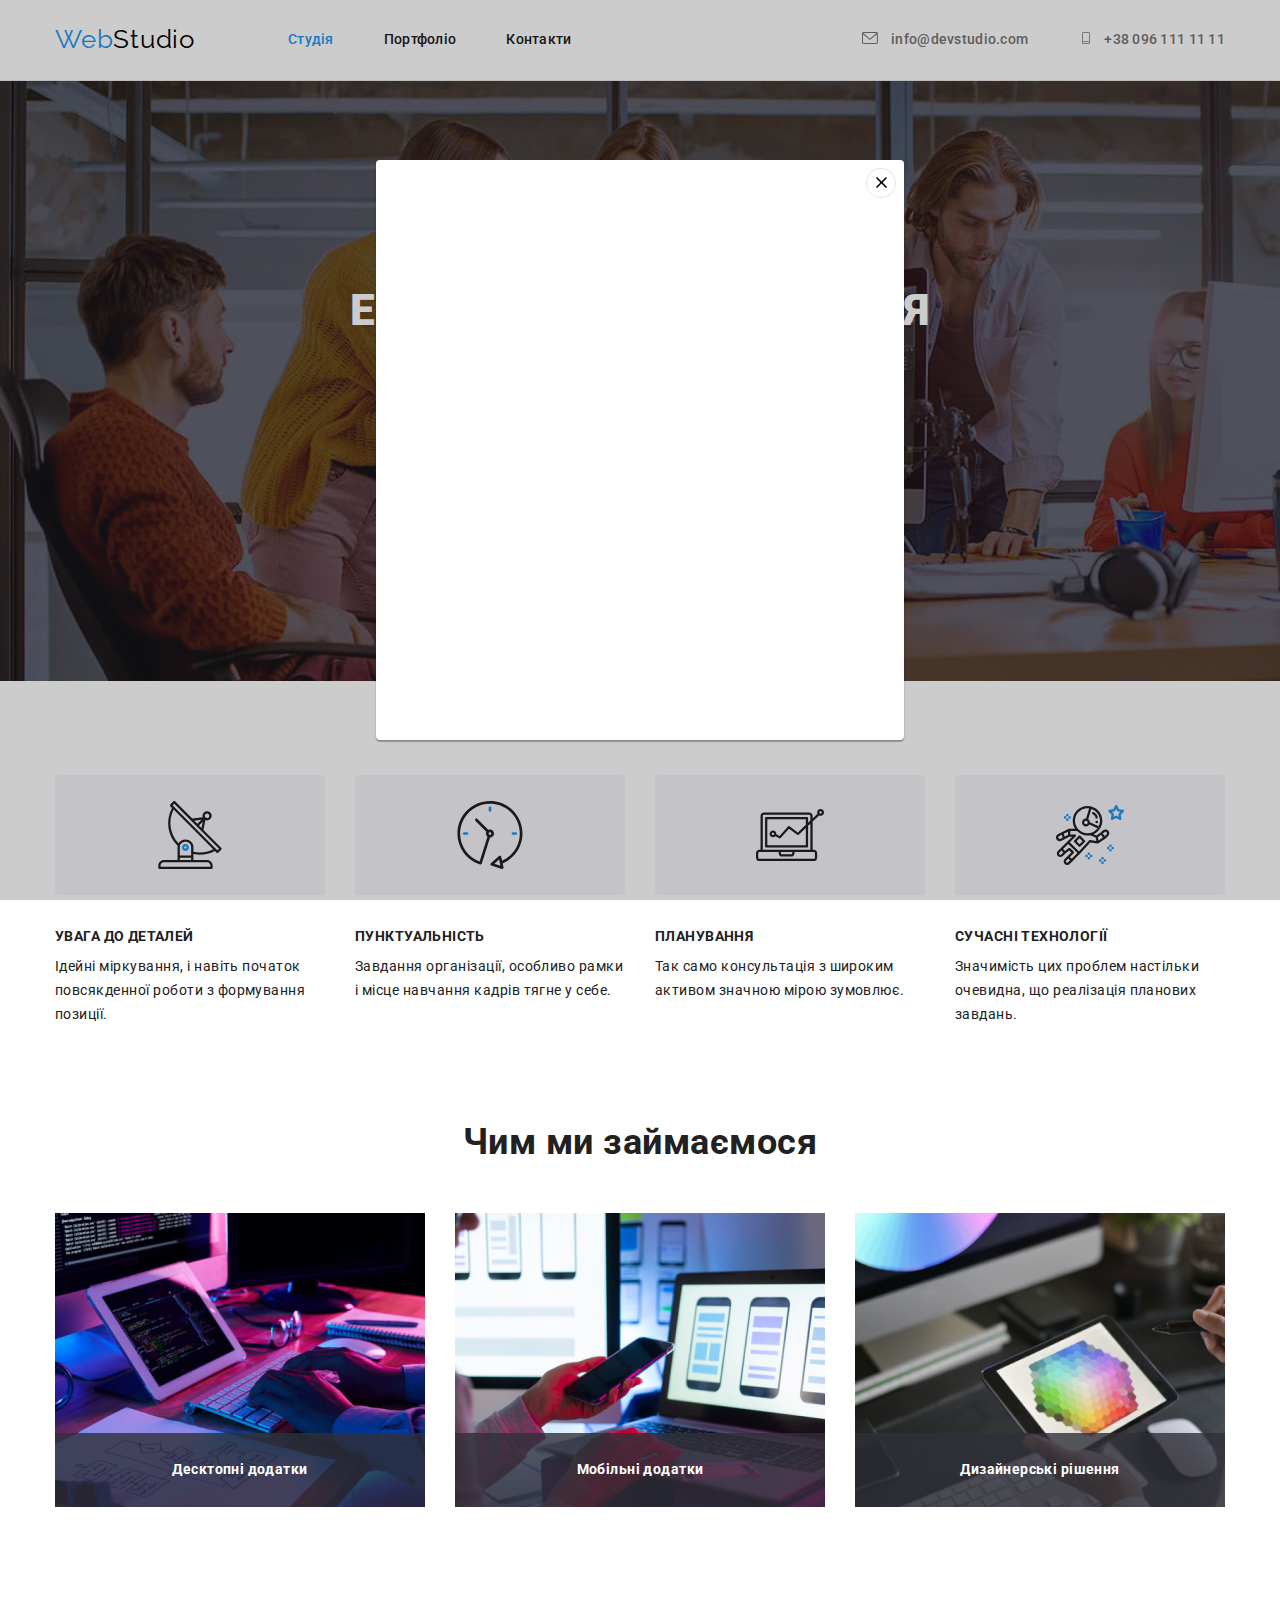
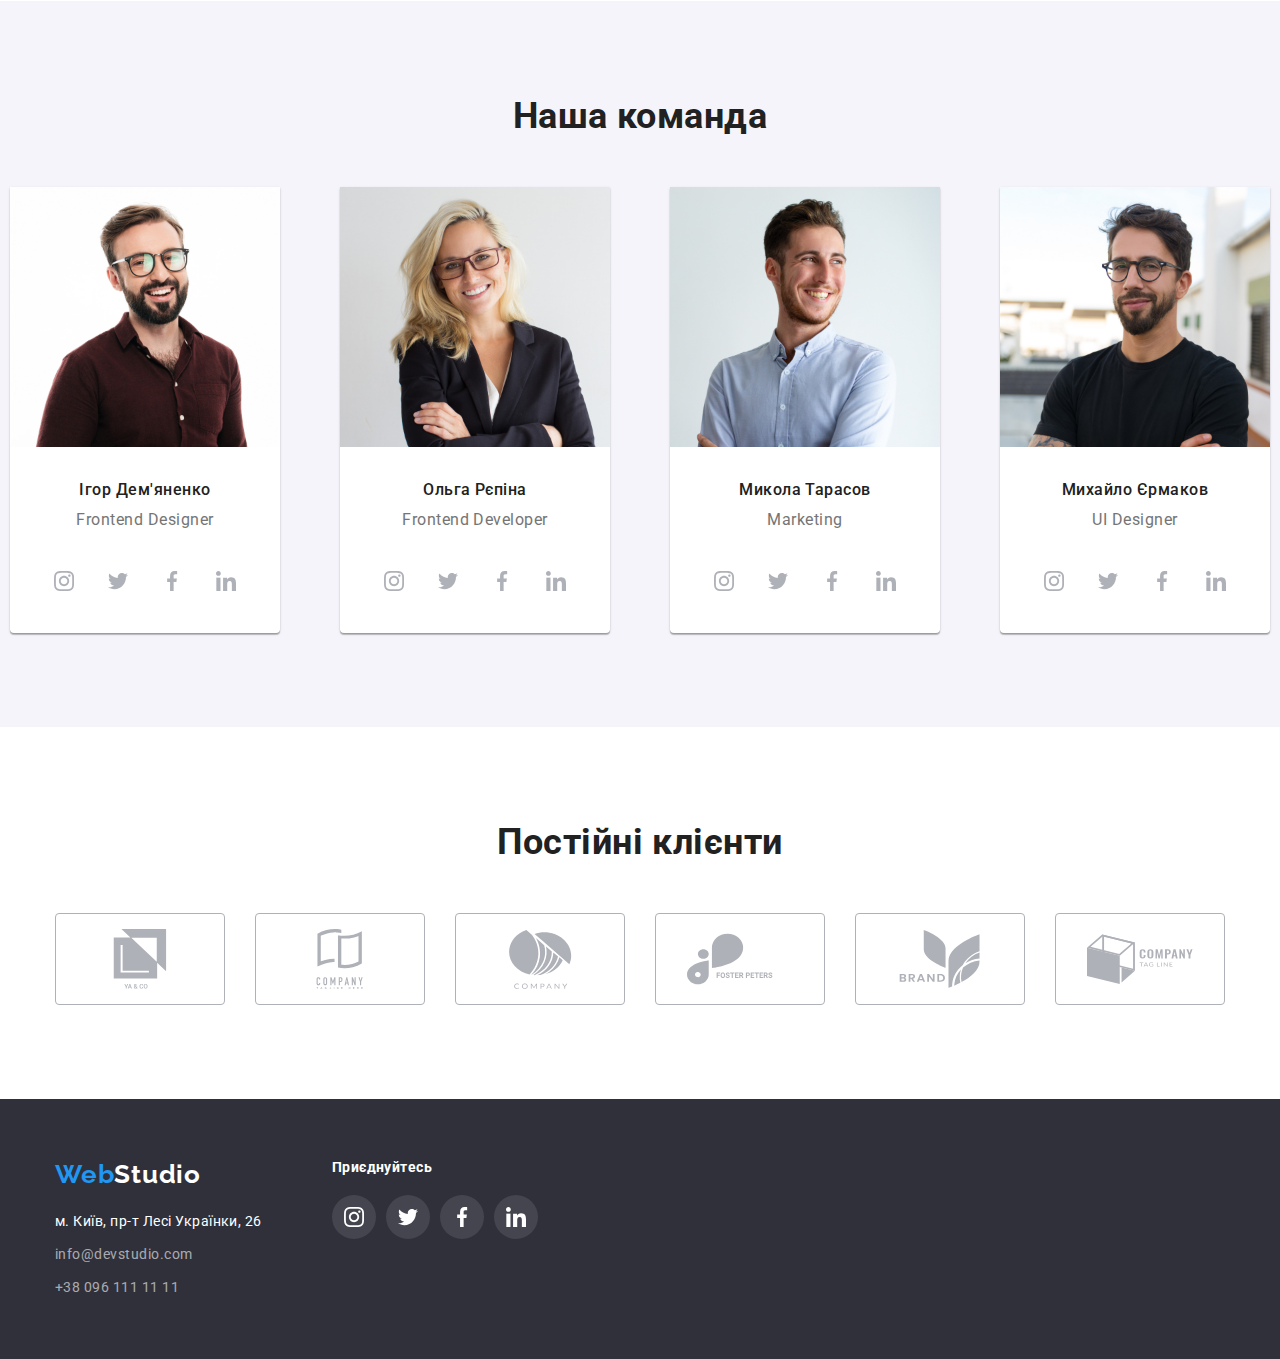
==== commit 5a15bed0: "commit 2" ====
--- a/index.html
+++ b/index.html
@@ -316,7 +316,7 @@
     <div class="modal">
         <button type="button" class="close-modal" data-modal-close>
             <svg class="icon icon-modal" width="11" height="11">
-                <use xlink:href="./images/sprite.svg#icon-close-black-18dp-2-1"></use>
+                <use xlink:href="./images/sprite.svg#icon-close-black"></use>
             </svg>
         </button>
     </div>
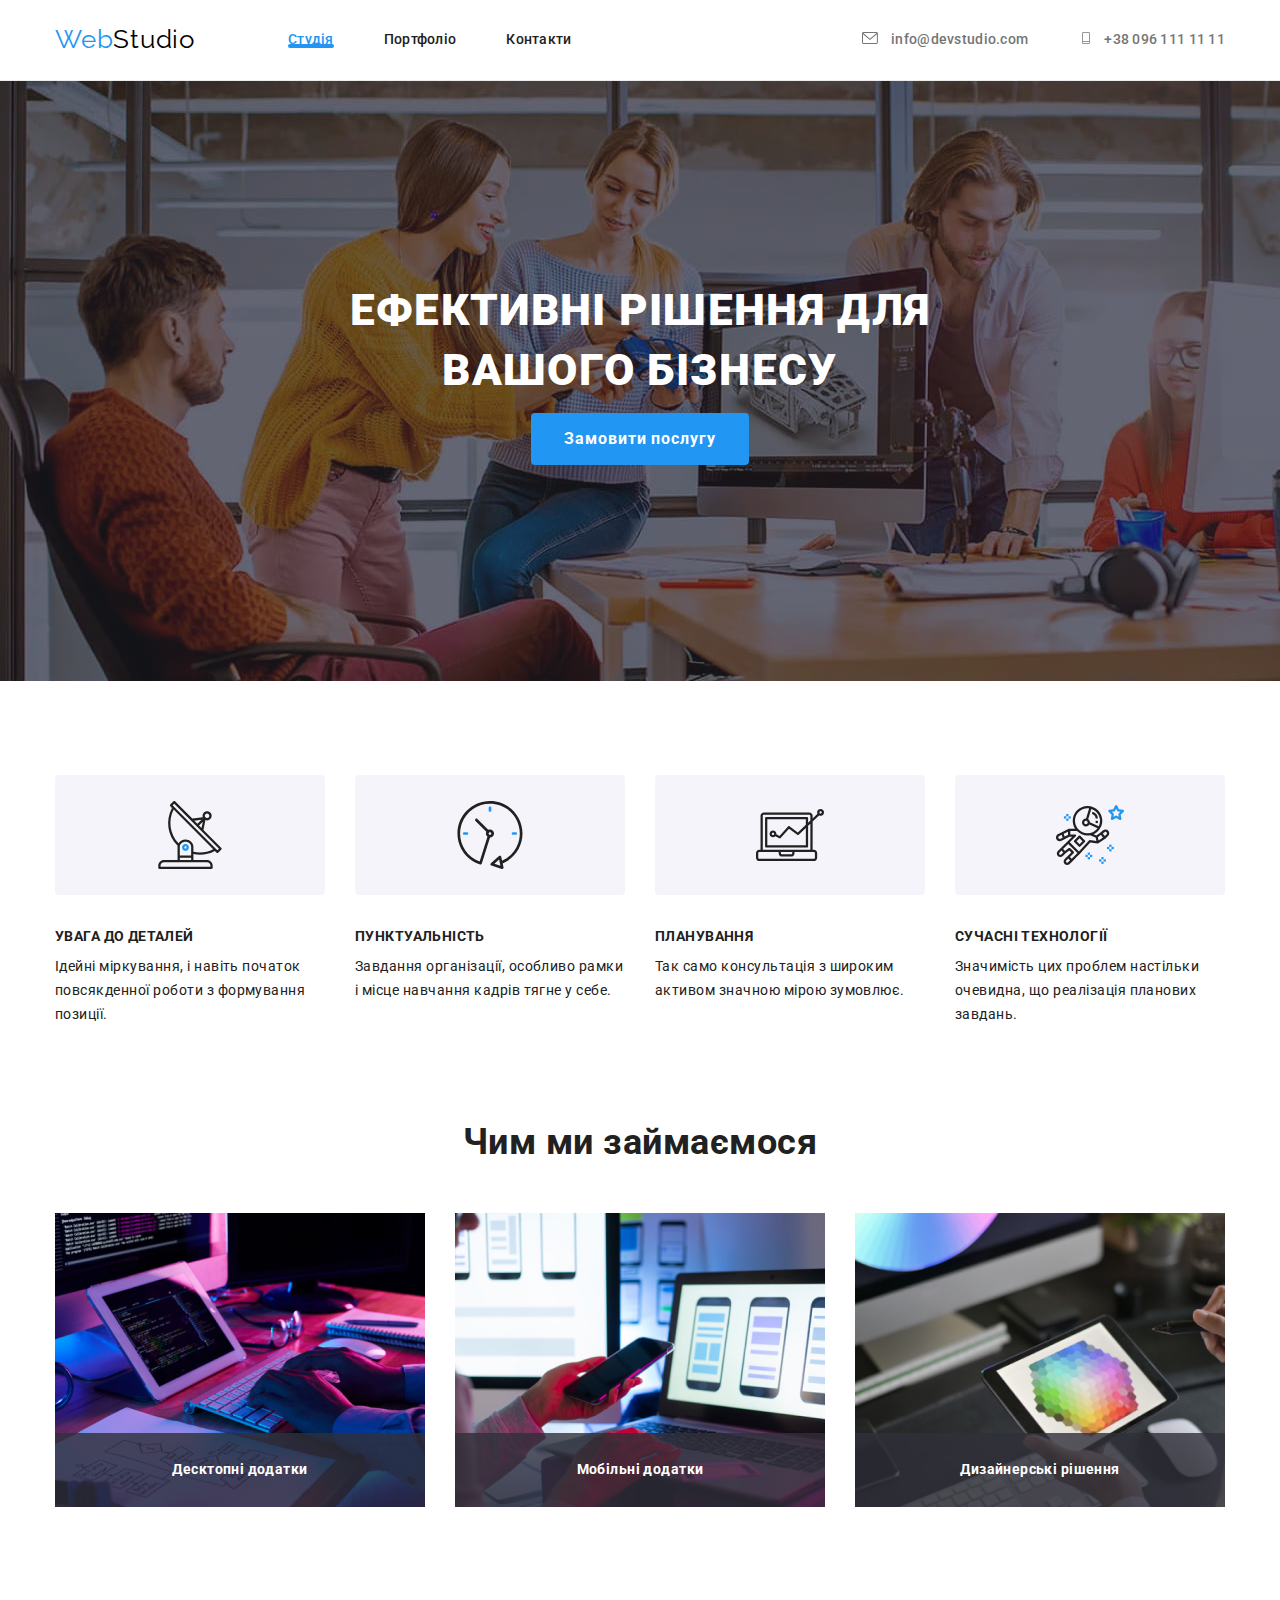
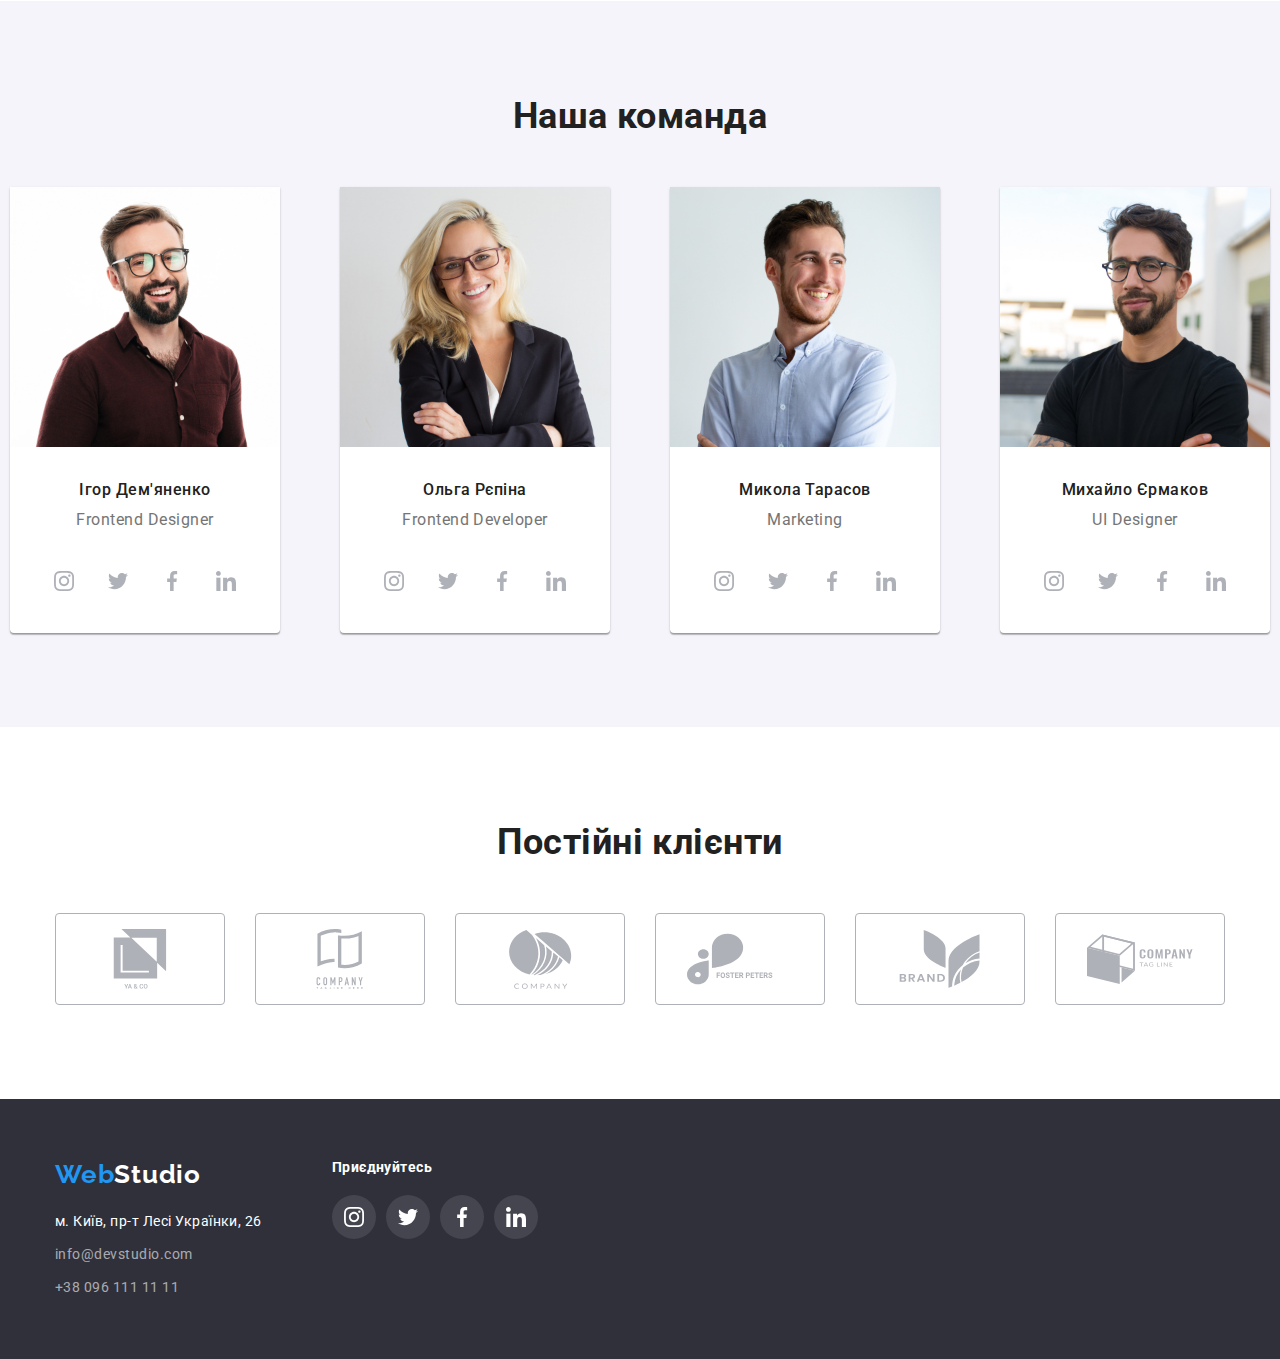
==== commit 1c1d7a0b: "95% work" ====
--- a/index.html
+++ b/index.html
@@ -50,7 +50,7 @@
             <h1 class="hero-title">Ефективні рішення для
                 <br> вашого бізнесу
             </h1>
-            <button class="button-order" type="button">Замовити послугу</button>
+            <button class="button-order" data-modal-open type="button">Замовити послугу</button>
             </div>
         </section>
 
@@ -312,15 +312,15 @@
 
    <!--Footer-->
 
-   <div class="modal-wrap">
-    <div class="modal">
-        <button type="button" class="close-modal" data-modal-close>
-            <svg class="icon icon-modal" width="11" height="11">
+    <div class="modal is-hidden" data-modal>
+    <div class="modal-window">
+        <button class="close-button" data-modal-close type="button">
+            <svg class="icon icon-close" width="11" height="11">
                 <use xlink:href="./images/sprite.svg#icon-close-black"></use>
             </svg>
         </button>
     </div>
-   </div>
+   </div> 
     
 <footer class="footer">
     <div class="container">
--- a/css/styles.css
+++ b/css/styles.css
@@ -51,6 +51,7 @@
         letter-spacing: 0.03em;
         text-decoration: none;
         display: flex;
+        transition: color 250ms cubic-bezier(0.4, 0, 0.2, 1);
         }   
 
  .logo-link:hover,
@@ -67,7 +68,7 @@
         display: flex;
      align-items: center;
         flex-wrap: wrap;
-        padding: auto;
+        
 }
 
   /* Site-nav */
@@ -77,8 +78,20 @@
   }
 
 
+
+.link.current::after{
+    position: absolute;
+    content: "";
+    display: block;
+    bottom: 0;
+    width: 100%;
+    height: 4px;
+    border-radius: 2px;
+    background-color: var(--accent-color);
+}
   
-  .site-nav .link {
+  .site-nav .link{
+    position: relative;
     color: var(--title-text-color) ;
         font-weight: 500;
         font-size: 14px;
@@ -86,6 +99,7 @@
         letter-spacing: 0.02em;
         text-decoration: none;
         display: flex;
+        transition: color 250ms cubic-bezier(0.4, 0, 0.2, 1);
   }
   
 
@@ -142,41 +156,63 @@
                     line-height: 1.7;
                          }
         /* Модалка */
-        .modal-wrap {
-            position: fixed;
-            z-index: 999;
-            left: 0;
-            top: 0;
-            width: 100%;
-            height: 100%;
-            background: rgba(0, 0, 0, 0.2);
-        }
-
-        .modal {
-            position: absolute;
-            left: 50%;
-            top: 50%;
-            transform: translate(-50%, -50%);
-            max-width: 528px;
-            width: 100%;
-            height: 100%;
-            max-height: 580px;
-            padding: 40px;
-            background-color: var(--primary-white-color);
-            box-shadow: 0px 1px 3px rgba(0, 0, 0, 0.12), 0px 1px 1px rgba(0, 0, 0, 0.14), 0px 2px 1px rgba(0, 0, 0, 0.2);
-            border-radius: 4px;
-        }
-        .close-modal {
-            position: absolute;
-            right: 8px;
-            top: 8px;
-            width: 30px;
-            height: 30px;
-            background: var(--primary-white-color);
-            border: 1px solid rgba(0, 0, 0, 0.1);
-            border-radius: 50%;
-        }
-
+                .modal {
+        
+                    display: flex;
+                    justify-content: center;
+                    align-items: center;
+        
+                    position: fixed;
+                    z-index: 999;
+                    left: 0;
+                    top: 0;
+        
+                    background-color: rgba(0, 0, 0, 0.2);
+                    width: 100%;
+                    height: 100%;
+                    display: flex;
+                    justify-content: center;
+                    align-items: center;
+        
+                    scale: 1;
+        
+                    transition: scale 250ms cubic-bezier(0.4, 0, 0.2, 1);
+                }
+                .modal-window {
+                    display: flex;
+                    width: 528px;
+                    height: 581px;
+                    background-color: #FFFFFF;
+                    justify-content: end;
+                    align-items: flex-start;
+                    border-radius: 4px;
+        
+                    box-shadow: 0px 1px 3px rgba(0, 0, 0, 0.12),
+                        0px 1px 1px rgba(0, 0, 0, 0.14),
+                        0px 2px 1px rgba(0, 0, 0, 0.2);
+        
+                }
+           .close-button {
+               display: flex;
+               justify-content: center;
+               align-items: center;
+               background-color: transparent;
+    
+               width: 30px;
+               height: 30px;
+               border-radius: 50%;
+               border: 1px solid rgba(0, 0, 0, 0.1);
+    
+               margin-top: 8px;
+               margin-right: 8px;
+           }
+    
+           .is-hidden {
+               visibility: hidden;
+               opacity: 0;
+               scale: 0;
+               pointer-events: 0;
+           }
     /* Address */
  .contact {
      display: flex;
@@ -198,6 +234,7 @@
      font-size: 14px;
      line-height: 1.14;
      letter-spacing: 0.02em;
+    transition: color 250ms cubic-bezier(0.4, 0, 0.2, 1);
  }
 
  .contact .link:hover,
@@ -210,6 +247,7 @@
  .icon-mail {
     fill: currentColor;
     margin-right: 10px;
+    transition: color 250ms cubic-bezier(0.4, 0, 0.2, 1);
  }
             
           .icon-mail:hover,
@@ -400,6 +438,7 @@
                                               border: 1px solid #AFB1B8;
                                               border-radius: 4px;
                                               fill: #AFB1B8;
+                                            transition: color 250ms cubic-bezier(0.4, 0, 0.2, 1);
                                           }
                     
                                           .customers-link:hover,
@@ -472,6 +511,7 @@
     width: 44px;
     height: 44px;
     border-radius: 50%;
+    transition: color 250ms cubic-bezier(0.4, 0, 0.2, 1);
 }
 
 .team-social-link:hover,
@@ -496,6 +536,7 @@
     width: 44px;
     height: 44px;
     border-radius: 50%;
+    transition: color 250ms cubic-bezier(0.4, 0, 0.2, 1);
 }
 
 .team-social-footer:hover,
@@ -544,6 +585,7 @@
               text-decoration: none;
               font-size: 14px;
               line-height: 1.7;
+            transition: color 250ms cubic-bezier(0.4, 0, 0.2, 1);
           }
     
           .addres-link:hover,
@@ -601,6 +643,7 @@
               height: 44px;
               border-radius: 50%;
               background-color: rgba(255, 255, 255, 0.1);
+            transition: color 250ms cubic-bezier(0.4, 0, 0.2, 1);
           }
     
           .footer-social-link:hover,
@@ -621,6 +664,7 @@
      font-size: 16px;
      line-height: 1.6;
      letter-spacing: 0.03em;
+    transition: color 250ms cubic-bezier(0.4, 0, 0.2, 1);
 
  }
 
@@ -668,6 +712,7 @@
         padding: 63px 24px;
         background: rgba(33, 150, 243, 0.9);
         transform: translateY(100%);
+        transition: transform 250ms cubic-bezier(0.4, 0, 0.2, 1);
   }
 
   .opacity:hover .opacity-text {
@@ -689,6 +734,7 @@
       line-height: 1.6;
       letter-spacing: 0.03em;
       margin-bottom: 50px;
+    transition: color 250ms cubic-bezier(0.4, 0, 0.2, 1);
   }
 
   .button:hover,
@@ -762,6 +808,7 @@
  .item-port {
     background: #FFFFFF;
     display: block;
+    transition: color 250ms cubic-bezier(0.4, 0, 0.2, 1);
  }
 
  .item-port:hover {
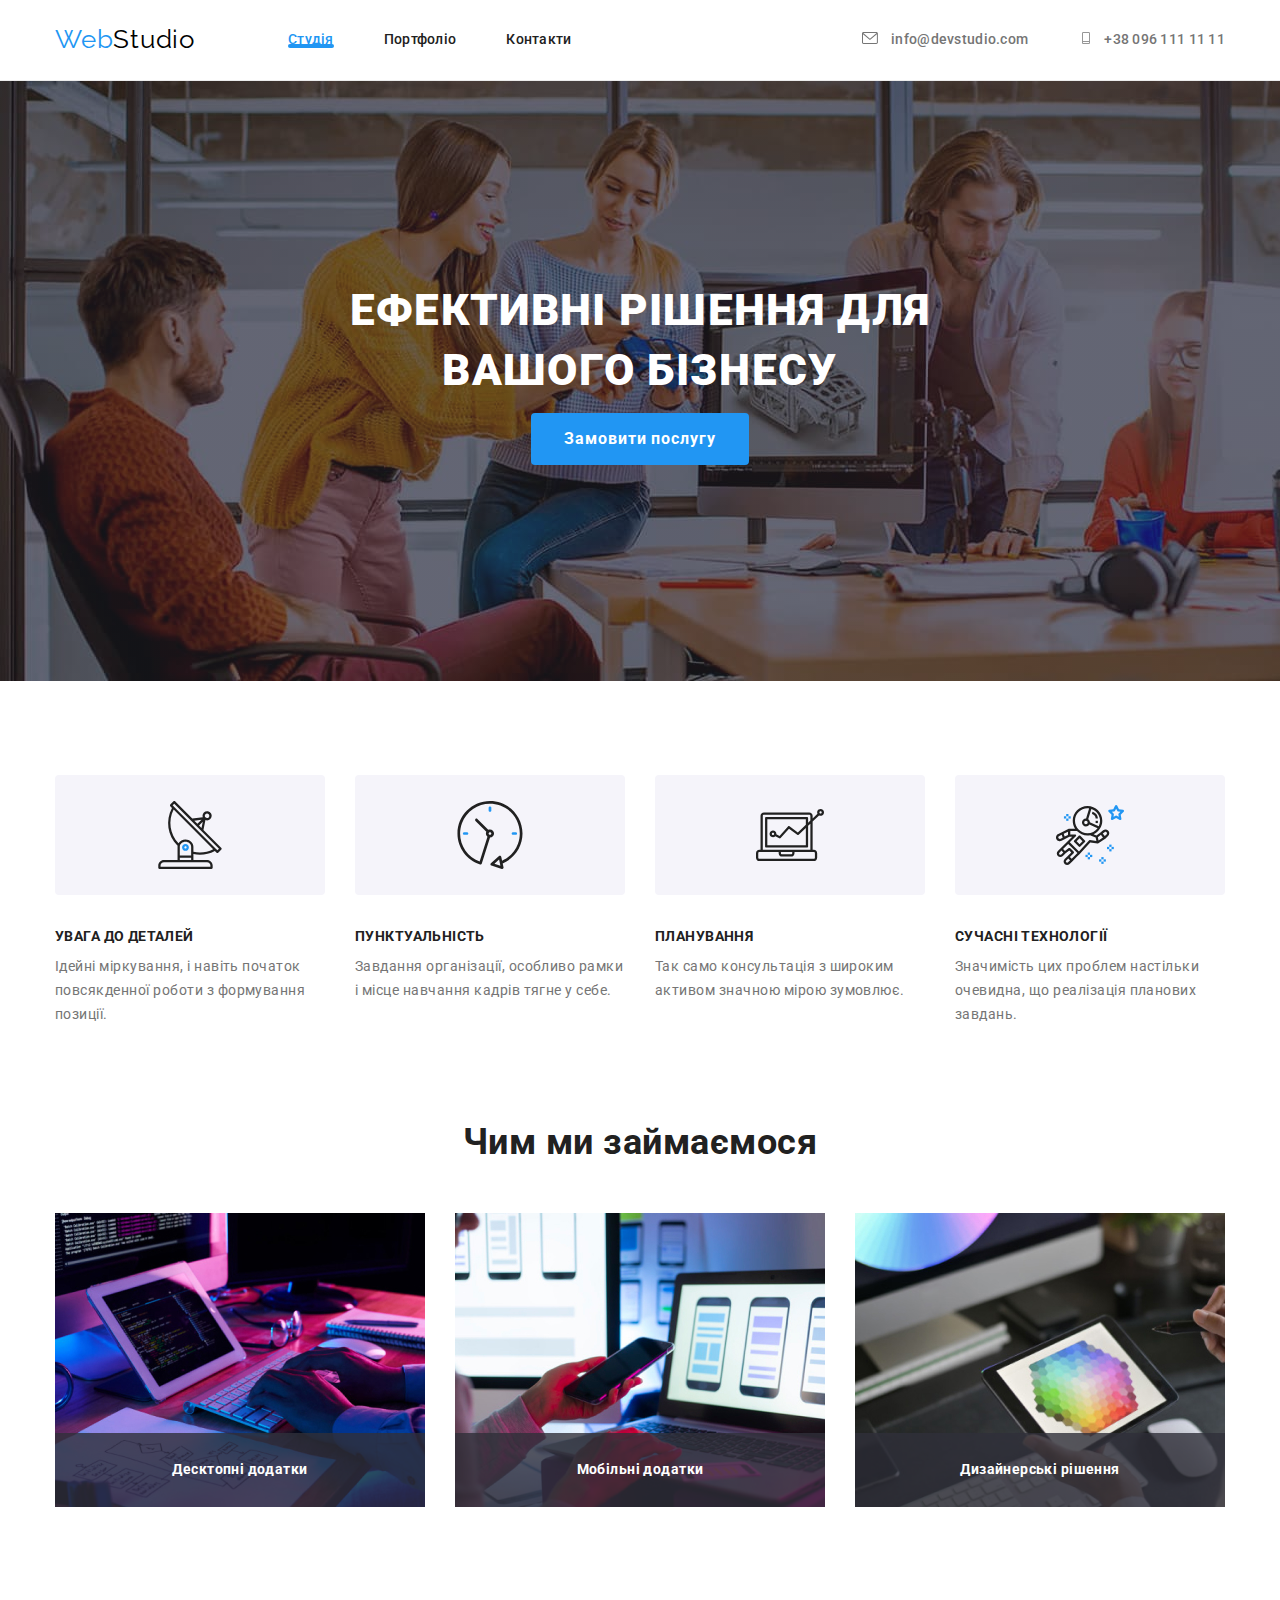
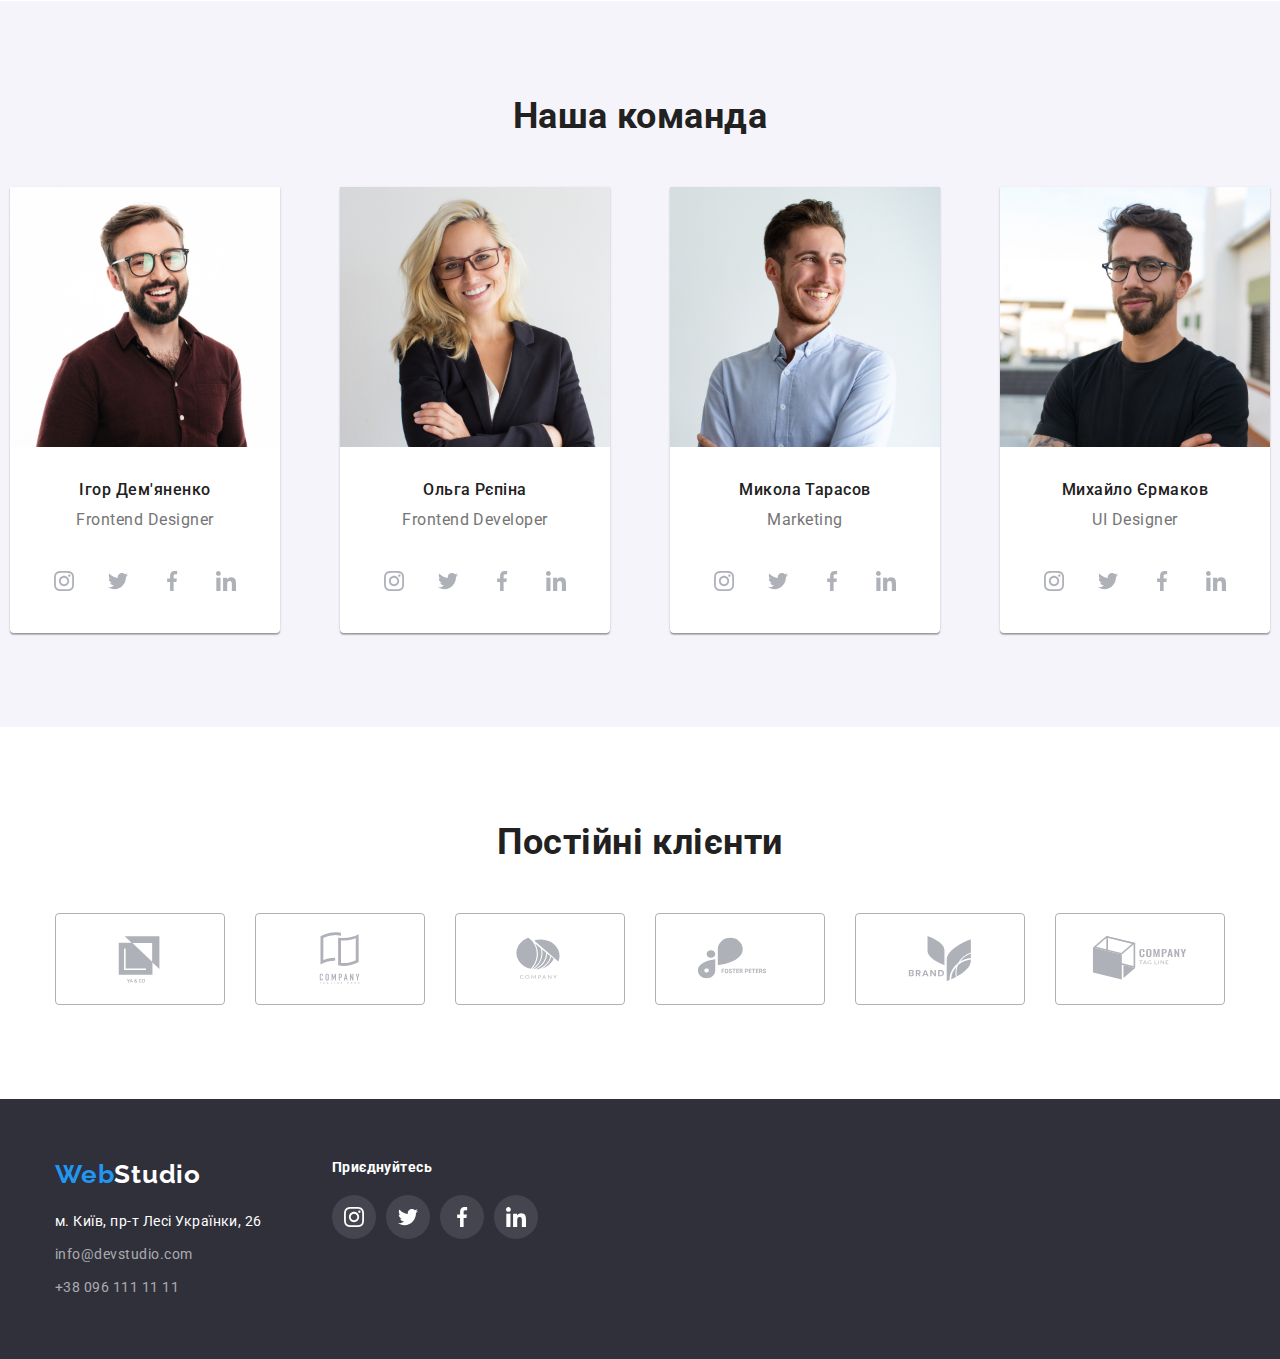
==== commit 9651e86e: "95% work" ====
--- a/index.html
+++ b/index.html
@@ -270,39 +270,38 @@
             <ul class="customers-list list">
                 <li>
                     <a href="#" class="customers-link" target="_blank" rel="noopener noreferrer">
-                        <svg
-                            class="icon icon-client1" width="106" height="60">
-                            <use xlink:href="./images/sprite.svg#icon-client1"></use>
+                        <svg class="icon icon-client1" width="106" height="60">
+                            <use xlink:href="./images/sprite.svg#icon-logo6"></use>
                         </svg></a>
                 </li>
                 <li>
                     <a href="#" class="customers-link" target="_blank" rel="noopener noreferrer"><svg
                             class="icon icon-client2" width="106" height="60">
-                            <use xlink:href="./images/sprite.svg#icon-client2"></use>
+                            <use xlink:href="./images/sprite.svg#icon-logo5"></use>
                         </svg></a>
                 </li>
                 <li>
                     <a href="#" class="customers-link" target="_blank" rel="noopener noreferrer"><svg
                             class="icon icon-client3" width="106" height="60">
-                            <use xlink:href="./images/sprite.svg#icon-client3"></use>
-                        </svg></a>
-                </li>
-                <li>
-                    <a href="#" class="customers-link" target="_blank" rel="noopener noreferrer" href="#"><svg
+                            <use xlink:href="./images/sprite.svg#icon-logo4"></use>
+                        </svg></a>
+                </li>
+                <li>
+                    <a class="customers-link" target="_blank" rel="noopener noreferrer" href="#"><svg
                             class="icon icon-client4" width="106" height="60">
-                            <use xlink:href="./images/sprite.svg#icon-client4"></use>
-                        </svg></a>
-                </li>
-                <li>
-                    <a href="#" class="customers-link" target="_blank" rel="noopener noreferrer" href="#"><svg
-                            class="icon icon-client5" width="106" height="60">
-                            <use xlink:href="./images/sprite.svg#icon-client5"></use>
-                        </svg></a>
-                </li>
-                <li>
-                    <a href="#" class="customers-link" target="_blank" rel="noopener noreferrer" href="#"><svg
+                            <use xlink:href="./images/sprite.svg#icon-logo3"></use>
+                        </svg></a>
+                </li>
+                <li>
+                    <a class="customers-link" target="_blank" rel="noopener noreferrer" href="#"><svg
+                            class="icon icon-logo1" width="106" height="60">
+                            <use xlink:href="./images/sprite.svg#icon-logo1"></use>
+                        </svg></a>
+                </li>
+                <li>
+                    <a class="customers-link" target="_blank" rel="noopener noreferrer" href="#"><svg
                             class="icon icon-client6" width="106" height="60">
-                            <use xlink:href="./images/sprite.svg#icon-client6"></use>
+                            <use xlink:href="./images/sprite.svg#icon-logo2"></use>
                         </svg></a>
                 </li>
             </ul>
--- a/css/styles.css
+++ b/css/styles.css
@@ -136,6 +136,7 @@
                 }
         
                 .features .title {
+                    color: #212121;
                     margin-top: 0;
                     margin-bottom: 10px;
                     font-weight: 700;
@@ -151,7 +152,7 @@
         
                 .features .text {
                    
-                    color: var(--title-text-color);
+                    color: #757575;
                     font-size: 14px;
                     line-height: 1.7;
                          }
@@ -791,11 +792,11 @@
 
  }
 
- .portfolio .item-port:not(:nth-child(3n + 3)) {
+ .portfolio:not(:nth-child(3n + 3)) {
      margin-right: 30px;
  }
 
- .portfolio .item-port:not(:nth-last-child(-n + 3)) {
+ .portfolio:not(:nth-last-child(-n + 3)) {
      margin-bottom: 30px;
  }
 
@@ -806,6 +807,7 @@
  }
 
  .item-port {
+    margin: 30px;
     background: #FFFFFF;
     display: block;
     transition: color 250ms cubic-bezier(0.4, 0, 0.2, 1);
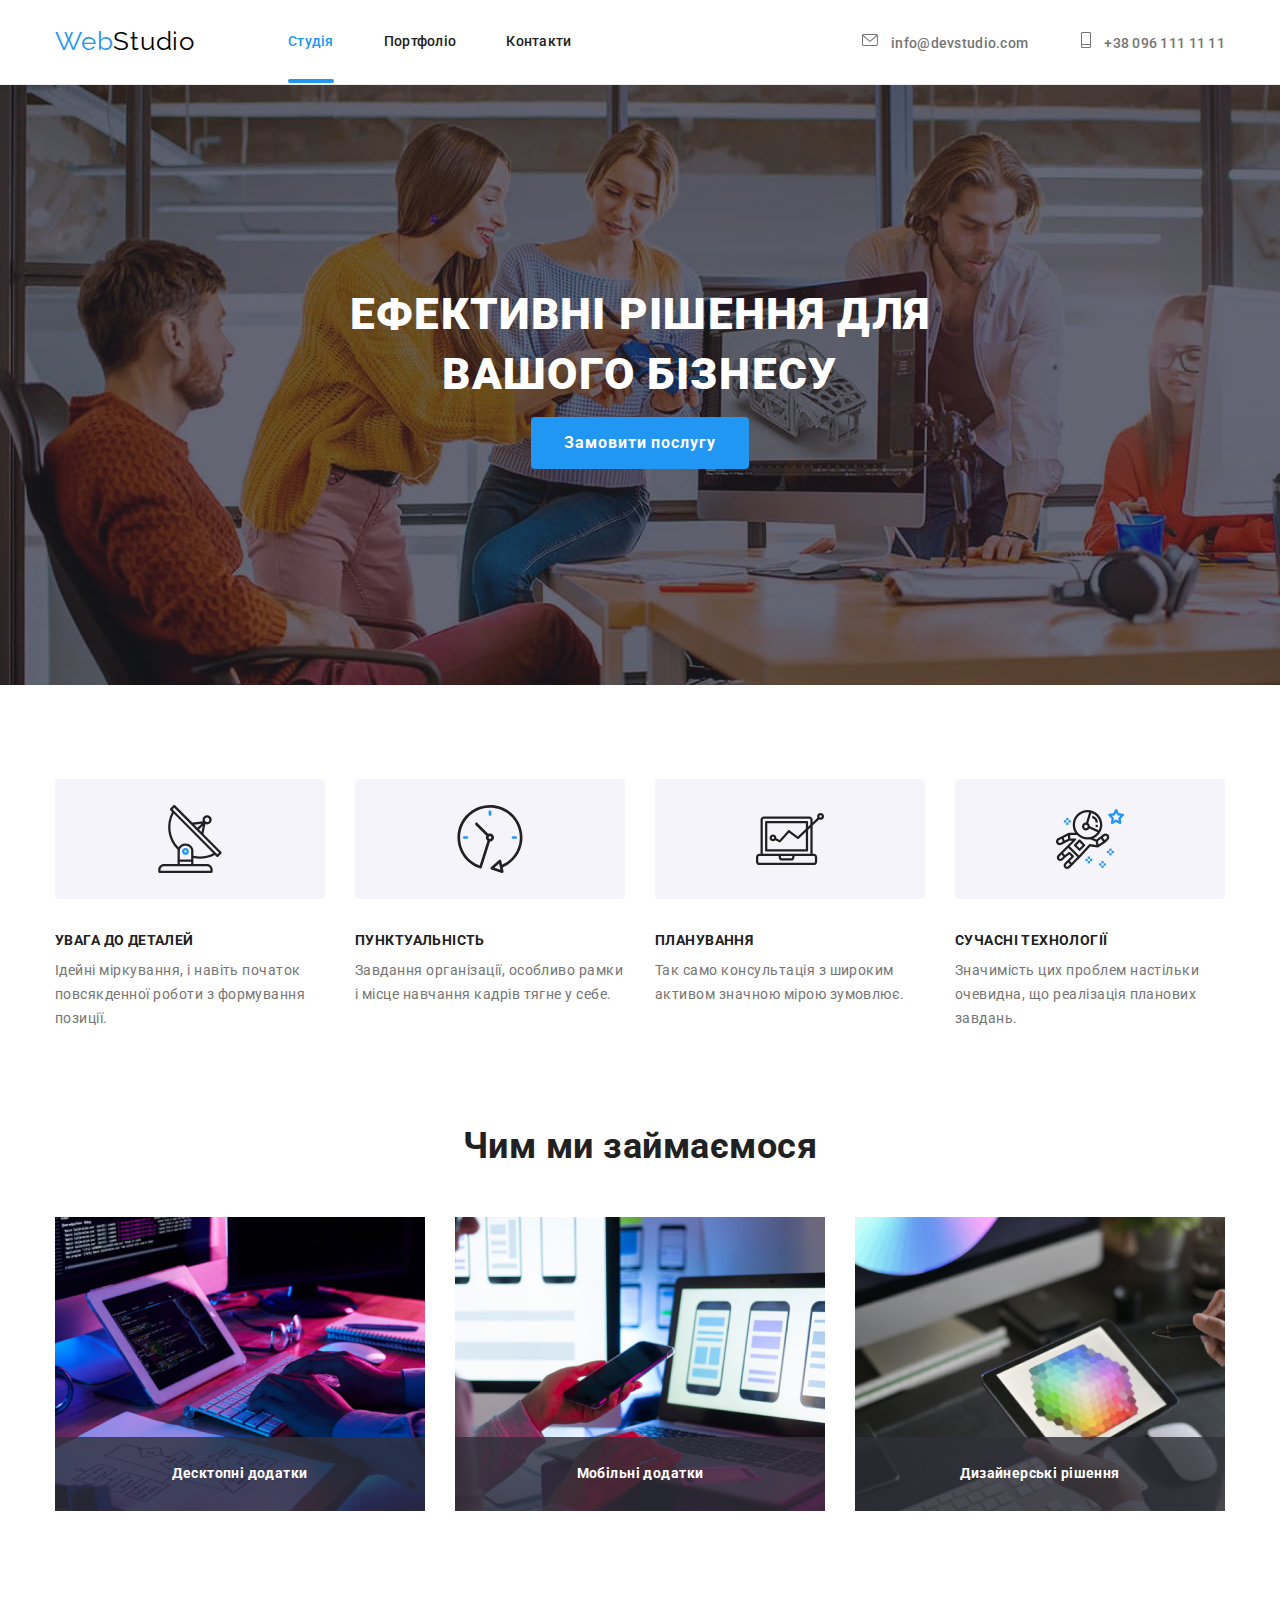
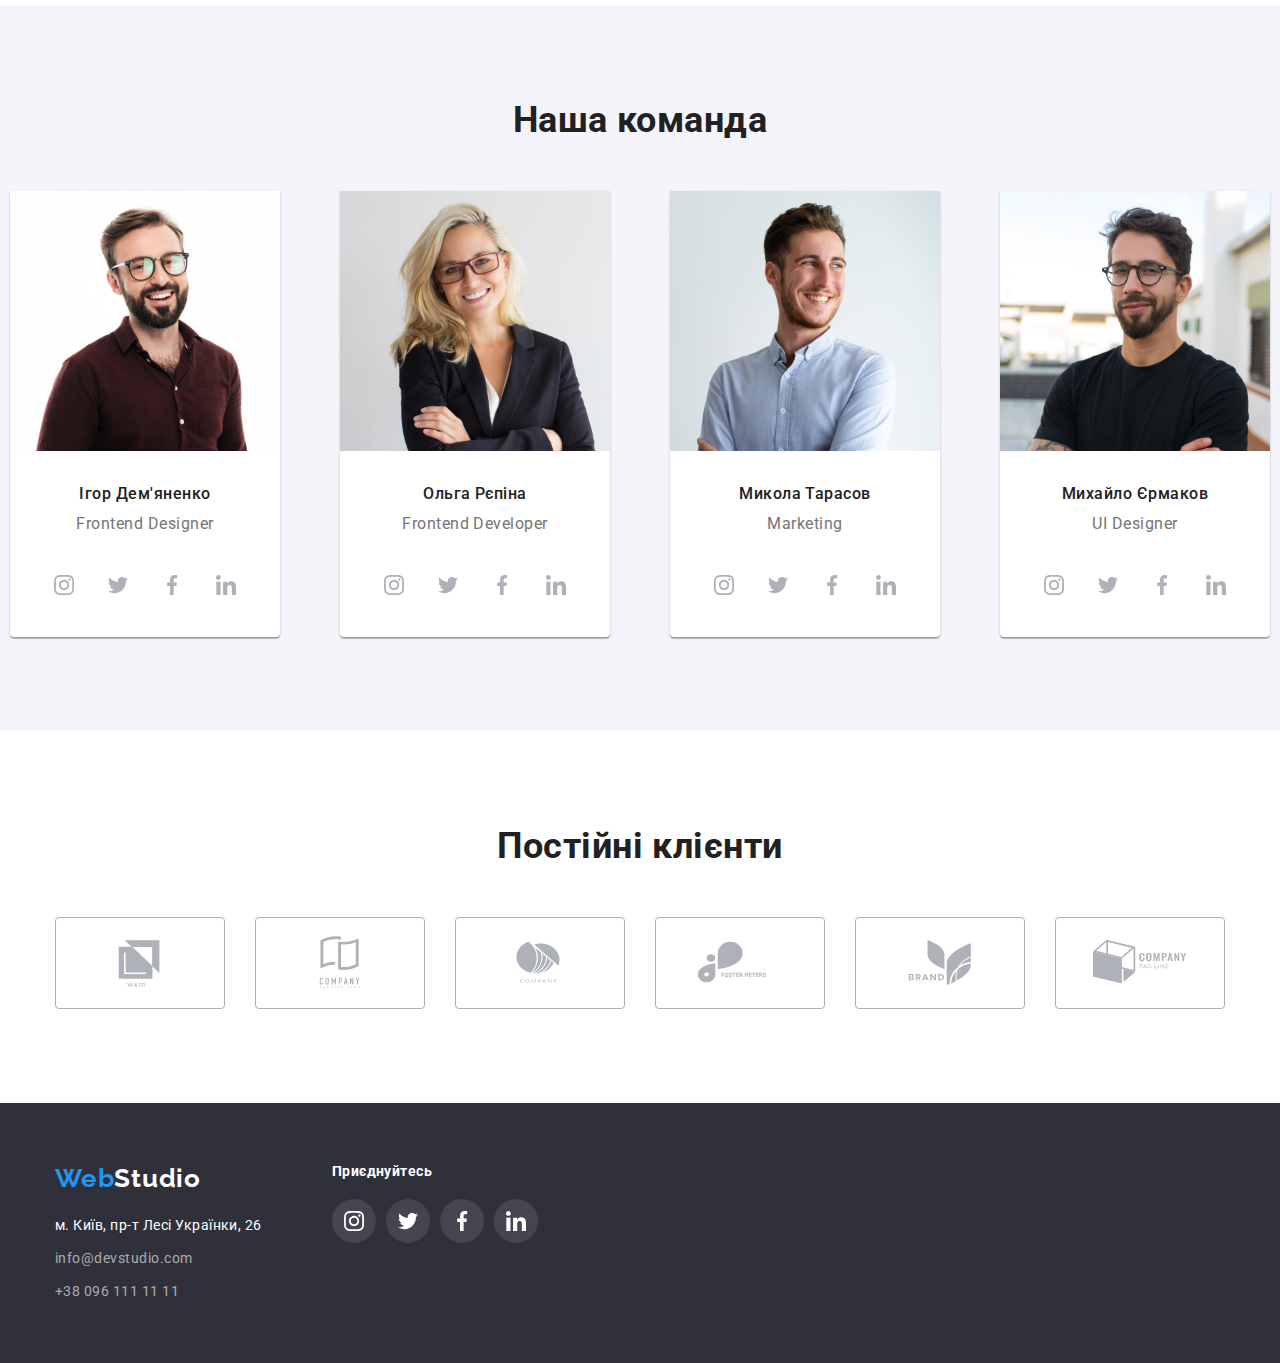
==== commit 31bdfa99: "update" ====
--- a/index.html
+++ b/index.html
@@ -27,13 +27,13 @@
         <ul class="contact list">
         <li class="item">
         <a class="link mail" href="mailto:info@devstudio.com">
-            <svg class="icon icon-mail" width="16" height="12">
+            <svg class="icon icon-mail" width="16" height="16">
                 <use xlink:href="./images/sprite.svg#icon-mail"></use>
             </svg>
             info@devstudio.com</a>
         </li>
         <li class="item"><a class="link tel" href="tel:+380961111111">
-            <svg class="icon icon-tel" width="16" height="12">
+            <svg class="icon icon-tel" width="16" height="16">
                 <use xlink:href="./images/sprite.svg#icon-phone"></use>
             </svg>+38 096 111 11 11</a></li>
         </ul>
--- a/css/styles.css
+++ b/css/styles.css
@@ -83,16 +83,20 @@
     position: absolute;
     content: "";
     display: block;
-    bottom: 0;
+    bottom: -1px;
     width: 100%;
     height: 4px;
     border-radius: 2px;
     background-color: var(--accent-color);
 }
+
+
   
   .site-nav .link{
     position: relative;
     color: var(--title-text-color) ;
+    padding-top: 32px;
+        padding-bottom: 32px;
         font-weight: 500;
         font-size: 14px;
         line-height: 1.14;
